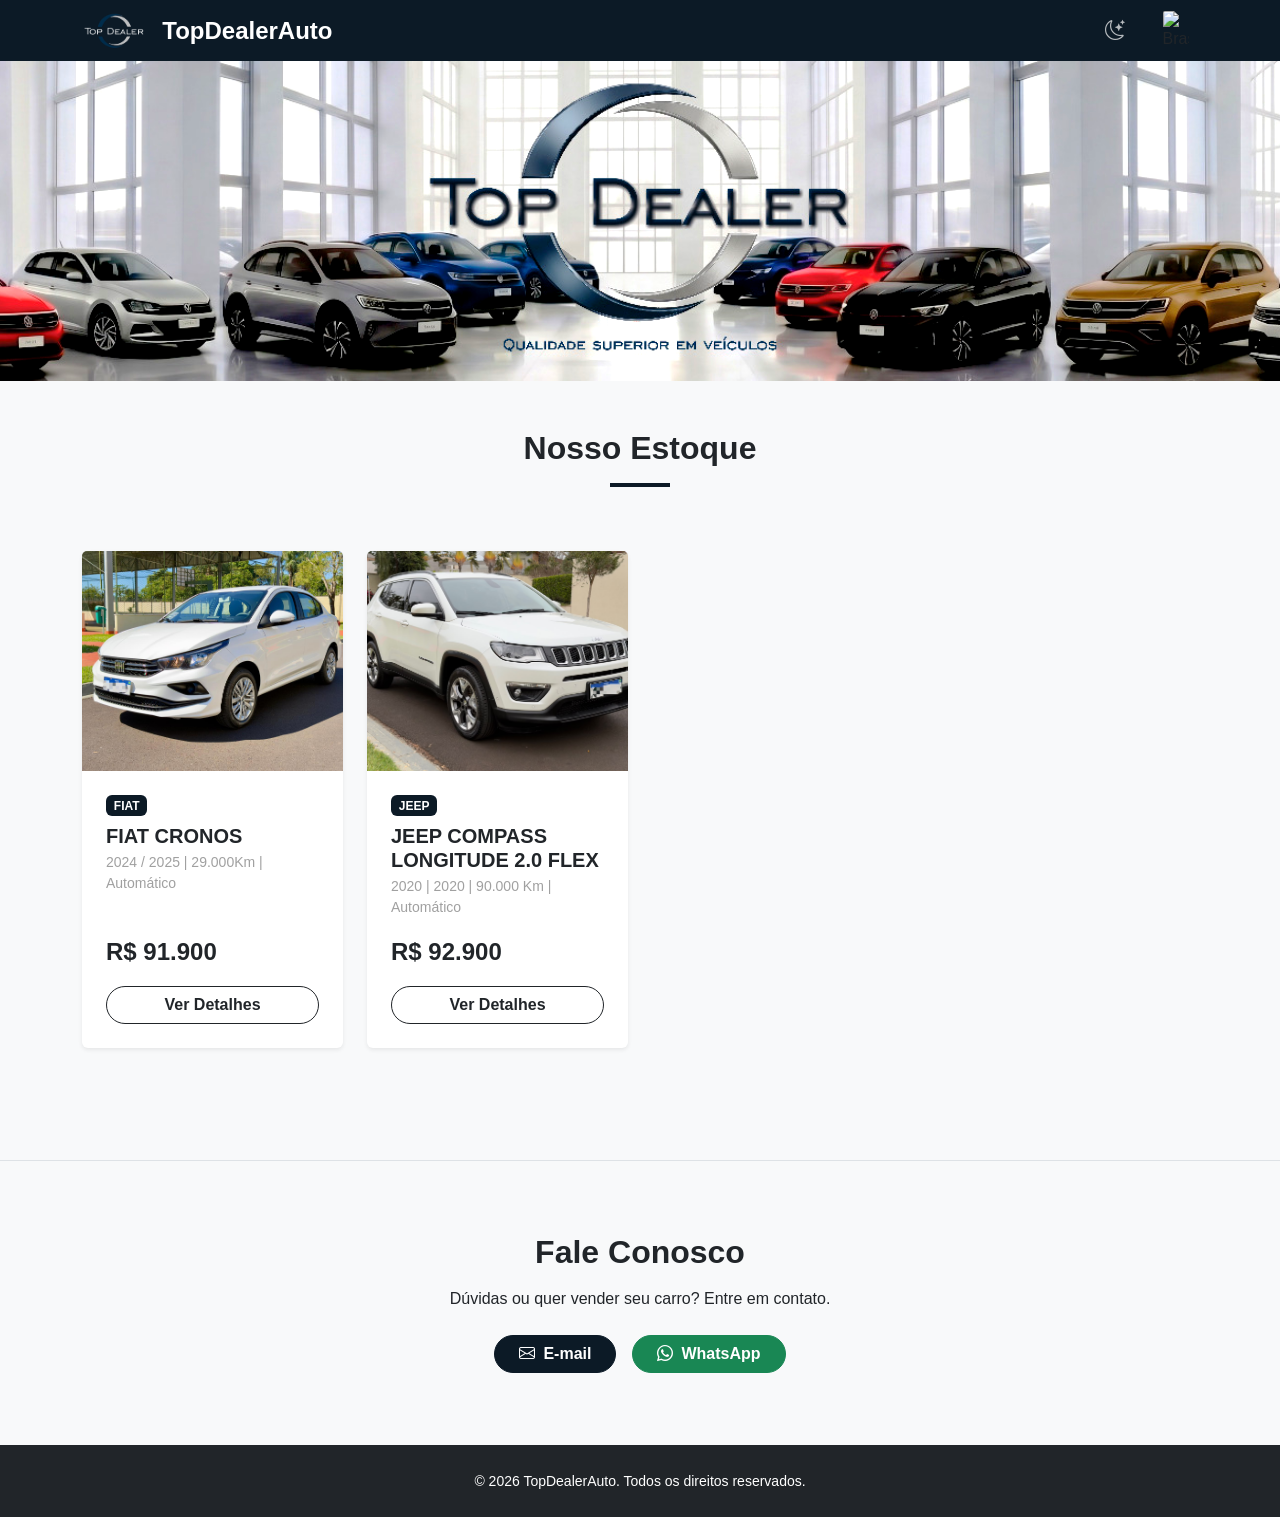
==== index.html @ 98943af6 "Bmw X1 retirada do estoque" ====
<!DOCTYPE html>
<html lang="pt-br">
<head>
    <meta charset="UTF-8">
    <meta name="viewport" content="width=device-width, initial-scale=1.0">
    <title>TopDealerAuto</title>
    <link href="https://cdn.jsdelivr.net/npm/bootstrap@5.3.0/dist/css/bootstrap.min.css" rel="stylesheet">
    <link rel="stylesheet" href="https://cdn.jsdelivr.net/npm/bootstrap-icons@1.11.3/font/bootstrap-icons.min.css">
    <link rel="stylesheet" href="Dev.css">
    <link rel="icon" type="image/png" href="logo-tipo.png">
    <script src="https://cdn.jsdelivr.net/npm/bootstrap@5.3.0/dist/js/bootstrap.bundle.min.js"></script>
    <script src="Dev.js"></script>
</head>
<body>
    <header class="py-2" style="background-color: #0c1a26;">
        <div class="container d-flex align-items-center justify-content-between">
            <div class="d-flex align-items-center">
                <a class="navbar-brand d-flex align-items-center" href="#">
                    <img src="logo-tipo.png" alt="Logo TopDealerAuto" style="height: 40px; width: auto;" class="me-3">
                    <span class="text-white fw-bold fs-4">TopDealerAuto</span>
                </a>
            </div>
            <div class="d-flex align-items-center">
                <button id="theme-toggle" class="btn p-0 d-flex align-items-center justify-content-center border-0 me-3" title="Alternar modo claro/escuro" onclick="toggleDarkMode()" style="width: 45px; height: 45px; background: transparent !important; color: white;">
                    <i class="bi bi-moon-stars fs-5"></i>
                </button>
                <div class="dropdown">
                    <button class="btn p-0 d-flex align-items-center justify-content-center border-0" id="languageSelector" data-bs-toggle="dropdown" aria-expanded="false" style="width: 45px; height: 45px; background: transparent !important;">
                        <img id="current-lang-flag" src="https://flagcdn.com/w40/br.png" width="26" alt="Brasil" style="border-radius: 2px;">
                    </button>
                    <ul class="dropdown-menu dropdown-menu-end shadow border-0 py-0 overflow-hidden" aria-labelledby="languageSelector" style="border-radius: 8px; min-width: 180px;">
                        <li>
                            <a class="dropdown-item d-flex align-items-center py-2 px-3" href="#" onclick="changeLanguage('pt-br', 'https://flagcdn.com/w40/br.png', 'Português')">
                                <img src="https://flagcdn.com/w40/br.png" width="22" class="me-2" alt="Português" style="border-radius: 2px;">
                                <span>Português</span>
                            </a>
                        </li>
                        <li>
                            <a class="dropdown-item d-flex align-items-center py-2 px-3" href="#" onclick="changeLanguage('es-es', 'https://flagcdn.com/w40/es.png', 'Español')">
                                <img src="https://flagcdn.com/w40/es.png" width="22" class="me-2" alt="Español" style="border-radius: 2px;">
                                <span>Español</span>
                            </a>
                        </li>
                        <li>
                            <a class="dropdown-item d-flex align-items-center py-2 px-3" href="#" onclick="changeLanguage('en-us', 'https://flagcdn.com/w40/us.png', 'English')">
                                <img src="https://flagcdn.com/w40/us.png" width="22" class="me-2" alt="English" style="border-radius: 2px;">
                                <span>English</span>
                            </a>
                        </li>
                    </ul>
                </div>
            </div>
        </div>
    </header>
    
    <div class="container-fluid p-0">
        <img src="img-cabecalho.jpeg" alt="Banner TopDealerAuto" class="img-fluid w-100" style="height: 320px; object-fit: cover; object-position: center; image-rendering: -webkit-optimize-contrast; image-rendering: crisp-edges; filter: contrast(1.05) brightness(1.00) saturate(1.4);">
    </div>

    <section id="estoque" class="py-5 bg-light">
        <div class="container">
            <div class="row mb-5 text-center">
                <div class="col-12">
                    <h2 class="fw-bold">Nosso Estoque</h2>
                    <hr class="mx-auto custom-hr">
                </div>
            </div>                
<div class="col-lg-12">
    <div class="row g-4" id="lista-veiculos">
        
        <div class="col-md-3 card-veiculo" data-id="1" data-marca="Fiat" data-modelo="Cronos" data-ano="2024" data-preco="91900">
            <div class="card h-100 border-0 shadow-sm hover-shadow" onclick="window.abrirDetalhes(1)" style="cursor: pointer;">
                <div class="img-container">
                    <img src="cronos-principal.jpeg" class="card-img-top" alt="Fiat Cronos">
                </div>
                <div class="card-body d-flex flex-column p-4">
                    <span class="badge bg-light text-primary mb-2 align-self-start">FIAT</span>
                    <h5 class="card-title fw-bold mb-1">FIAT CRONOS</h5>
                    <p class="card-text text-muted small mb-3">2024 / 2025 | 29.000Km |
                    <span class="trans-cambio" data-original="Automático">Automático</span></p>
                    <p class="fs-4 fw-bold text-dark mt-auto mb-3">R$ 91.900</p>
                    <button class="btn btn-outline-dark w-100 fw-bold rounded-pill">Ver Detalhes</button>
                </div>
            </div>
        </div>   
        <!-- <div class="col-12 text-center py-5">
            <div class="bg-white p-5 rounded-4 shadow-sm border">
                <i class="bi bi-clock-history display-1 text-muted mb-4"></i>
                <h3 class="fw-bold empty-inventory-title">Aguarde atualizações do estoque!</h3>
                <p class="text-muted empty-inventory-desc">Estamos preparando novidades incríveis para você. Volte em breve!</p>
            </div>
        </div> -->

        <div class="col-md-3 card-veiculo" data-id="3" data-marca="Honda" data-modelo="Civic" data-ano="2020" data-preco="138000">
            <div class="card h-100 border-0 shadow-sm hover-shadow" onclick="window.abrirDetalhes(3)" style="cursor: pointer;">
                <div class="img-container">
                    <img src="compass_1.jpeg" class="card-img-top" alt="Honda Civic">
                </div>
                <div class="card-body d-flex flex-column p-4">
                    <span class="badge bg-light text-primary mb-2 align-self-start">JEEP</span>
                    <h5 class="card-title fw-bold mb-1">JEEP COMPASS LONGITUDE 2.0 FLEX</h5>
                    <p class="card-text text-muted small mb-3">2020 | 2020 | 90.000 Km | 
                    <span class="trans-cambio" data-original="Automático">Automático</span> </p>
                    <p class="fs-4 fw-bold text-dark mt-auto mb-3">R$ 92.900</p>
                    <button class="btn btn-outline-dark w-100 fw-bold rounded-pill">Ver Detalhes</button>
                </div>
            </div>
        </div>
       <!-- <div class="col-md-3 card-veiculo" data-id="4" data-marca="Volkswagen" data-modelo="Nivus" data-ano="2022" data-preco="115900">
            <div class="card h-100 border-0 shadow-sm hover-shadow" onclick="window.abrirDetalhes(4)" style="cursor: pointer;">
                <div class="img-container">
                    <img src="https://images.unsplash.com/photo-1631006509650-619f563d6b05?auto=format&fit=crop&q=80&w=800" class="card-img-top" alt="VW Nivus">
                </div>
                <div class="card-body d-flex flex-column p-4">
                    <span class="badge bg-light text-primary mb-2 align-self-start">Volkswagen</span>
                    <h5 class="card-title fw-bold mb-1">VW Nivus Highline</h5>
                    <p class="card-text text-muted small mb-3">2022 | 15.000 Km | </p>
                    <span class="trans-cambio" data-original="Automático">Automático</span> </p>
                    <p class="fs-4 fw-bold text-dark mt-auto mb-3">R$ 115.900</p>
                    <button class="btn btn-outline-dark w-100 fw-bold rounded-pill">Ver Detalhes</button>
                </div>
            </div>
        </div>
        <div class="col-md-3 card-veiculo" data-id="5" data-marca="Jeep" data-modelo="Compass" data-ano="2023" data-preco="220000">
            <div class="card h-100 border-0 shadow-sm hover-shadow" onclick="window.abrirDetalhes(5)" style="cursor: pointer;">
                <div class="img-container">
                    <img src="https://images.unsplash.com/photo-1590362891991-f776e747a588?auto=format&fit=crop&q=80&w=800" class="card-img-top" alt="Jeep Compass">
                </div>
                <div class="card-body d-flex flex-column p-4">
                    <span class="badge bg-light text-primary mb-2 align-self-start">Jeep</span>
                    <h5 class="card-title fw-bold mb-1">Jeep Compass Limited</h5>
                    <p class="card-text text-muted small mb-3">2023 | 12.000 Km | </p>
                    <span class="trans-cambio" data-original="Automático">Automático</span> </p>
                    <p class="fs-4 fw-bold text-dark mt-auto mb-3">R$ 220.000</p>
                    <button class="btn btn-outline-dark w-100 fw-bold rounded-pill">Ver Detalhes</button>
                </div>
            </div>
        </div>
        <div class="col-md-3 card-veiculo" data-id="6" data-marca="Ford" data-modelo="Bronco" data-ano="2022" data-preco="210000">
            <div class="card h-100 border-0 shadow-sm hover-shadow" onclick="window.abrirDetalhes(6)" style="cursor: pointer;">
                <div class="img-container">
                    <img src="https://images.unsplash.com/photo-1610647752706-3bb12232b3ab?auto=format&fit=crop&q=80&w=800" class="card-img-top" alt="Ford Bronco">
                </div>
                <div class="card-body d-flex flex-column p-4">
                    <span class="badge bg-light text-primary mb-2 align-self-start">Ford</span>
                    <h5 class="card-title fw-bold mb-1">Ford Bronco Sport</h5>
                    <p class="card-text text-muted small mb-3">2022 | 25.000 Km | </p>
                    <span class="trans-cambio" data-original="Automático">Automático</span> </p>
                    <p class="fs-4 fw-bold text-dark mt-auto mb-3">R$ 210.000</p>
                    <button class="btn btn-outline-dark w-100 fw-bold rounded-pill">Ver Detalhes</button>
                </div>
            </div>
        </div>
        <div class="col-md-3 card-veiculo" data-id="7" data-marca="BMW" data-modelo="320i" data-ano="2021" data-preco="285000">
            <div class="card h-100 border-0 shadow-sm hover-shadow" onclick="window.abrirDetalhes(7)" style="cursor: pointer;">
                <div class="img-container">
                    <img src="https://images.unsplash.com/photo-1555215695-3004980ad54e?auto=format&fit=crop&q=80&w=800" class="card-img-top" alt="BMW 320i">
                </div>
                <div class="card-body d-flex flex-column p-4">
                    <span class="badge bg-light text-primary mb-2 align-self-start">BMW</span>
                    <h5 class="card-title fw-bold mb-1">BMW 320i M Sport</h5>
                    <p class="card-text text-muted small mb-3">2021 | 30.000 Km | </p>
                    <span class="trans-cambio" data-original="Automático">Automático</span> </p>
                    <p class="fs-4 fw-bold text-dark mt-auto mb-3">R$ 285.000</p>
                    <button class="btn btn-outline-dark w-100 fw-bold rounded-pill">Ver Detalhes</button>
                </div>
            </div>
        </div>
        <div class="col-md-3 card-veiculo" data-id="8" data-marca="Mercedes" data-modelo="Classe C" data-ano="2022" data-preco="340000">
            <div class="card h-100 border-0 shadow-sm hover-shadow" onclick="window.abrirDetalhes(8)" style="cursor: pointer;">
                <div class="img-container">
                    <img src="https://images.unsplash.com/photo-1617531653332-bd46c24f2068?auto=format&fit=crop&q=80&w=800" class="card-img-top" alt="Mercedes C300">
                </div>
                <div class="card-body d-flex flex-column p-4">
                    <span class="badge bg-light text-primary mb-2 align-self-start">Mercedes</span>
                    <h5 class="card-title fw-bold mb-1">Mercedes C 300</h5>
                    <p class="card-text text-muted small mb-3">2022 | 18.000 Km | </p>
                    <span class="trans-cambio" data-original="Automático">Automático</span> </p>
                    <p class="fs-4 fw-bold text-dark mt-auto mb-3">R$ 340.000</p>
                    <button class="btn btn-outline-dark w-100 fw-bold rounded-pill">Ver Detalhes</button>
                </div>
            </div>
        </div>
         <div class="col-md-3 card-veiculo" data-id="9" data-marca="Audi" data-modelo="Q3" data-ano="2023" data-preco="295000">
            <div class="card h-100 border-0 shadow-sm hover-shadow" onclick="window.abrirDetalhes(9)" style="cursor: pointer;">
                <div class="img-container">
                    <img src="https://images.unsplash.com/photo-1541348263662-e0c8643c21ee?auto=format&fit=crop&q=80&w=800" class="card-img-top" alt="Audi Q3">
                </div>
                <div class="card-body d-flex flex-column p-4">
                    <span class="badge bg-light text-primary mb-2 align-self-start">Audi</span>
                    <h5 class="card-title fw-bold mb-1">Audi Q3 Performance</h5>
                    <p class="card-text text-muted small mb-3">2023 | 8.000 Km | </p>
                    <span class="trans-cambio" data-original="Automático">Automático</span> </p>
                    <p class="fs-4 fw-bold text-dark mt-auto mb-3">R$ 295.000</p>
                    <button class="btn btn-outline-dark w-100 fw-bold rounded-pill">Ver Detalhes</button>
                </div>
            </div>
        </div>
     <div class="col-md-3 card-veiculo" data-id="10" data-marca="Hyundai" data-modelo="HB20" data-ano="2023" data-preco="105000">
            <div class="card h-100 border-0 shadow-sm hover-shadow" onclick="window.abrirDetalhes(10)" style="cursor: pointer;">
                <div class="img-container">
                    <img src="https://images.unsplash.com/photo-1583121274602-3e2820c69888?auto=format&fit=crop&q=80&w=800" class="card-img-top" alt="Hyundai HB20">
                </div>
                <div class="card-body d-flex flex-column p-4">
                    <span class="badge bg-light text-primary mb-2 align-self-start">Hyundai</span>
                    <h5 class="card-title fw-bold mb-1">Hyundai HB20 Platinum</h5>
                    <p class="card-text text-muted small mb-3">2023 | 10.000 Km | </p>
                    <span class="trans-cambio" data-original="Automático">Automático</span> </p>
                    <p class="fs-4 fw-bold text-dark mt-auto mb-3">R$ 105.000</p>
                    <button class="btn btn-outline-dark w-100 fw-bold rounded-pill">Ver Detalhes</button>
                </div>
            </div>
        </div> -->
    </div>
    <nav aria-label="Navegação de páginas" class="mt-5">
        <ul class="pagination justify-content-center">
        </ul>
    </nav>
</div>
    </section>
    <footer id="contato" class="py-5 bg-white text-center border-top">
        <div class="container py-4">
            <h2 class="fw-bold mb-3">Fale Conosco</h2>
            <p class="mb-4">Dúvidas ou quer vender seu carro? Entre em contato.</p>
            <div class="d-flex justify-content-center gap-3">
                <a href="mailto:guilherme@topdealerauto.com" class="btn btn-primary rounded-pill px-4 fw-bold">
                    <i class="bi bi-envelope me-2"></i>E-mail
                </a>
                <a href="https://wa.me/5516991475066" target="_blank" class="btn btn-success rounded-pill px-4 fw-bold">
                    <i class="bi bi-whatsapp me-2"></i>WhatsApp
                </a>
            </div>
        </div>
    </footer>
    <div class="bg-dark text-white py-4 text-center">
        <small>&copy; 2026 TopDealerAuto. Todos os direitos reservados.</small>
    </div>
    
      <div class="modal fade" id="detalhesVeiculoModal" tabindex="-1" aria-hidden="true">
        <div class="modal-dialog modal-xl modal-dialog-centered">
            <div class="modal-content border-0 shadow-lg" style="border-radius: 20px;">
                <div class="modal-header border-0 pb-0">
                    <button type="button" class="btn-close" data-bs-dismiss="modal" aria-label="Close"></button>
                </div>
                <div class="modal-body p-4">
                    <div class="row g-4">
                        <div class="col-lg-7">
                            <div class="main-img-container mb-3 text-center">
                                <button class="nav-arrow nav-arrow-left" onclick="window.mudarImagem(-1)">
                                    <i class="bi bi-chevron-left"></i>
                                </button>
                                <img id="viewMainImage" src="cronos-detalhes-1.jpeg" class="img-fluid rounded-3 w-100 shadow-sm" alt="Imagem Principal" style="max-height: 450px; object-fit: cover;">
                                <button class="nav-arrow nav-arrow-right" onclick="window.mudarImagem(1)">
                                    <i class="bi bi-chevron-right"></i>
                                </button>
                            </div>
                            
                            <div class="row g-2" id="thumbGallery">
                                <div class="col-3">
                                    <img src="Cronos-detalhes-1.jpeg" class="img-thumbnail thumb-img active" onclick="window.trocarImagemManual(0, event)" style="cursor:pointer">
                                </div>
                                <div class="col-3">
                                    <img src="Fiat Cronos principal.jpeg" class="img-thumbnail thumb-img" onclick="window.trocarImagemManual(1, event)" style="cursor:pointer">
                                </div>
                            </div>
                        </div>

                        <div class="col-lg-5">
                            <span class="badge bg-dark mb-2" id="modal-destaque-label">Destaque</span>
                            <h2 class="fw-bold mb-1" id="viewModelo">Fiat Cronos</h2>
                            <p class="text-muted mb-3" id="viewAnoKm">2024 | 29.000 Km | Automático</p>
                            <h3 class="text-dark fw-bold mb-4" id="viewPreco">R$ 90.000</h3>
                            
                            <div class="specs-grid bg-light p-3 rounded-3 mb-4">
                                <h6 class="fw-bold mb-3 border-bottom pb-2" id="modal-specs-title">Especificações Técnicas</h6>
                                <div class="row g-2">
                                    <div class="col-6 small"><strong id="label-cor">Cor:</strong> <span id="spec-cor">Branco</span></div>
                                    <div class="col-6 small"><strong id="label-comb">Combustível:</strong> <span id="spec-comb">Flex</span></div>
                                <div class="col-6 small"><strong id="label-portas">Portas:</strong> <span id="spec-portas">4</span></div>
                                </div>
                            </div>
                            <div class="d-grid gap-2">
                            <a id="btn-whatsapp-detalhe" 
                               href="https://wa.me/5516991475066?text=Olá!%20Tenho%20interesse%20no%20Fiat%20Cronos%20anunciado%20na%20TopDealer." 
                               target="_blank" 
                               class="btn btn-success py-3 fw-bold rounded-pill">
                            <i class="bi bi-whatsapp me-2"></i>
                            <span id="btn-whatsapp-text">Tenho Interesse</span>
                            </a>
                            <a id="btn-E-mail-detalhe"
                                href="mailto:guilherme@topdealerauto.com"
                                target="_blank"
                                class="btn btn-primary py-3 fw-bold rounded-pill">
                            <i class="bi bi-envelope me-2"></i>
                            <span id="btn-email-text">Enviar E-mail</span>
                            </a>
                            </div>
                        </div>
                    </div>
                </div>
            </div>
        </div>
    </div>
</body>
</html>
---- Dev.css ----
:root {
    
    --primary-color: #0c1a26; 
    --accent-color: #0c1a26;
    --bg-color: #ffffff;
    --text-color: #212529;
    --card-bg: #ffffff;
    --footer-bg: #f8f9fa;
    --section-light-bg: #f8f9fa;
    --border-color: #dee2e6;
    --modal-bg: #ffffff;
    --input-bg: #f8f9fa;
}

[data-theme="dark"] {
    --bg-color: #fefdfd;
    --text-color: #e0e0e0;
    --card-bg: #1e1e1e;
    --footer-bg: #1e1e1e;
    --section-light-bg: #181818;
    --border-color: #333333;
    --modal-bg: #1e1e1e;
    --input-bg: #fdeded;
}

body {
    background-color: var(--bg-color);
    color: var(--text-color);
    transition: background-color 0.3s, color 0.3s;
    font-family: 'Segoe UI', Tahoma, Geneva, Verdana, sans-serif;
    display: flex;
    flex-direction: column;
    height: 100%;
    margin: 0;
}

.bg-primary { background-color: var(--primary-color) !important; }
.text-primary { color: var(--primary-color) !important; }
.btn-primary { background-color: var(--primary-color) !important; border-color: var(--primary-color) !important; }

.bg-light { background-color: var(--section-light-bg) !important; }
.bg-white { background-color: var(--footer-bg) !important; }

.card {
    background-color: var(--card-bg) !important;
    border-color: var(--border-color) !important;
}

.modal-content {
    background-color: var(--modal-bg) !important;
    color: var(--text-color) !important;
}

.form-control.bg-light, .specs-grid.bg-light {
    background-color: var(--input-bg) !important;
    color: var(--text-color) !important;
}

.text-muted { color: #a0a0a0 !important; }
.border-top, .border-bottom { border-color: var(--border-color) !important; }

#languageSelector {
    background: transparent !important;
    border: none !important;
    box-shadow: none !important;
    transition: transform 0.2s;
}

#languageSelector:hover { transform: scale(1.1); }

.dropdown-item { transition: background-color 0.2s; }
.dropdown-item:hover { background-color: #f1f3f5 !important; }
.dropdown-menu { border: 1px solid #eee !important; box-shadow: 0 10px 25px rgba(0,0,0,0.1) !important; }

[data-theme="dark"] .dropdown-menu {
    background-color: var(--card-bg) !important;
    border: 1px solid var(--border-color) !important;
    box-shadow: 0 10px 25px rgba(0,0,0,0.5) !important;
}
[data-theme="dark"] .dropdown-item { color: var(--text-color) !important; }
[data-theme="dark"] .dropdown-item:hover { background-color: var(--input-bg) !important; }

#theme-toggle {
    color: rgba(255, 255, 255, 0.7) !important;
    transition: color 0.3s;
}
#theme-toggle:hover { color: #ffffff !important; }
[data-theme="dark"] #theme-toggle { color: #f1f1f1 !important; }

.hero-section {
    background: linear-gradient(rgba(12, 26, 38, 0.7), rgba(12, 26, 38, 0.7)), url('Captura de tela 2026-06-25 220007.png');
    background-size: cover;
    background-position: center;
    color: white;
    padding: 100px 0;
    text-align: center;
}

.custom-hr {
    width: 60px; 
    height: 4px; 
    background-color: var(--primary-color) !important; 
    border: none; 
    opacity: 1;
    margin: 1rem auto;
}

[data-theme="dark"] .custom-hr {
    background-color: #ffffff !important;
}

.card-img-top { height: 220px; object-fit: cover; }

.hover-shadow { transition: transform 0.3s ease, box-shadow 0.3s ease; }
.hover-shadow:hover { transform: translateY(-8px); box-shadow: 0 15px 30px rgba(0,0,0,0.2) !important; }

aside .card { position: sticky; top: 90px; }
footer { margin-top: auto; padding: 60px 0; background-color: var(--footer-bg); color: var(--text-color); }

#contato a:not(.btn-primary):hover { color: #ffffff !important; text-decoration: underline !important; }

.main-img-container { position: relative; width: 100%; }
#viewMainImage {
    width: 100%;
    height: 400px;
    object-fit: cover;
    object-position: center;
    border-radius: 12px;
}

.nav-arrow {
    position: absolute;
    top: 50%;
    transform: translateY(-50%);
    background-color: rgba(0, 0, 0, 0.5);
    color: white;
    border: none;
    border-radius: 50%;
    width: 45px;
    height: 45px;
    display: flex;
    align-items: center;
    justify-content: center;
    cursor: pointer;
    transition: background-color 0.3s, transform 0.2s;
    z-index: 10;
}
.nav-arrow:hover { background-color: rgba(0, 0, 0, 0.8); transform: translateY(-50%) scale(1.1); }
.nav-arrow-left { left: 15px; }
.nav-arrow-right { right: 15px; }
.nav-arrow i { font-size: 1.5rem; }

.thumb-img {
    width: 100%;
    height: 80px;
    object-fit: cover;
    cursor: pointer;
    transition: transform 0.2s, border 0.2s;
    border: 2px solid transparent;
}
.thumb-img.active { border-color: var(--primary-color); transform: scale(1.05); }
.thumb-img:hover { opacity: 0.8; }

.pagination .page-link { color: var(--primary-color); border-color: var(--border-color); }
.pagination .page-item.active .page-link { background-color: var(--primary-color); border-color: var(--primary-color); color: #fff; }
.pagination .page-link:hover { background-color: #f8f9fa; color: var(--primary-color); }

[data-theme="dark"] .pagination .page-link { background-color: #000 !important; color: #fff !important; border-color: #333 !important; }
[data-theme="dark"] .pagination .page-item.active .page-link { background-color: #f9f8f8 !important; border-color: #444 !important; }
[data-theme="dark"] .card-body .card-title,
[data-theme="dark"] .card-body .text-dark,
[data-theme="dark"] .card-body p {
    color: var(--text-color) !important;
}

[data-theme="dark"] .card-body .btn-outline-dark {
    color: var(--text-color) !important;
    border-color: var(--border-color) !important;
}

[data-theme="dark"] .card-body .btn-outline-dark:hover {
    background-color: var(--text-color) !important;
    color: var(--card-bg) !important;
}

[data-theme="dark"] .modal-content {
    color: var(--text-color) !important;
}

[data-theme="dark"] .modal-content h5,
[data-theme="dark"] .modal-content .fs-4,
[data-theme="dark"] .modal-content .fw-bold {
    color: #ffffff !important;
}

[data-theme="dark"] .modal-content .text-muted,
[data-theme="dark"] .modal-content span {
    color: #cccccc !important; 
}

[data-theme="dark"] .specs-grid {
    background-color: #2a2a2a !important;
}

.card-veiculo .badge {
    color: #ffffff !important;
    background-color: #0c1a26 !important;
}

[data-theme="dark"] .btn-close {
    filter: invert(1) grayscale(100%) brightness(200%);
}
[data-theme="dark"] .pagination .page-item.active .page-link {
    border: 1px solid #ffffff !important;
    background-color: #ffffff !important;
    color: #000000 !important;
}

.btn-success, 
#btn-whatsapp-text,
.modal-footer .btn-success {
    color: #ffffff !important;
}
[data-theme="dark"] .dropdown-item:hover {
    background-color: var(--input-bg) !important;
    color: #000000 !important; 
}

[data-theme="dark"] .card-veiculo .badge {
    background-color: #ffffff !important;
    color: #000000 !important;
}

[data-theme="dark"] .modal-content .badge,
[data-theme="dark"] .modal-content span.badge,
[data-theme="dark"] .modal-content .destaque-text {
    background-color: #ffffff !important;
    color: #000000 !important;
}

#btn-E-mail-detalhe,
#btn-E-mail-detalhe i,
#btn-email-text {
    color: #fff !important;
    font-weight: 700 !important;
}
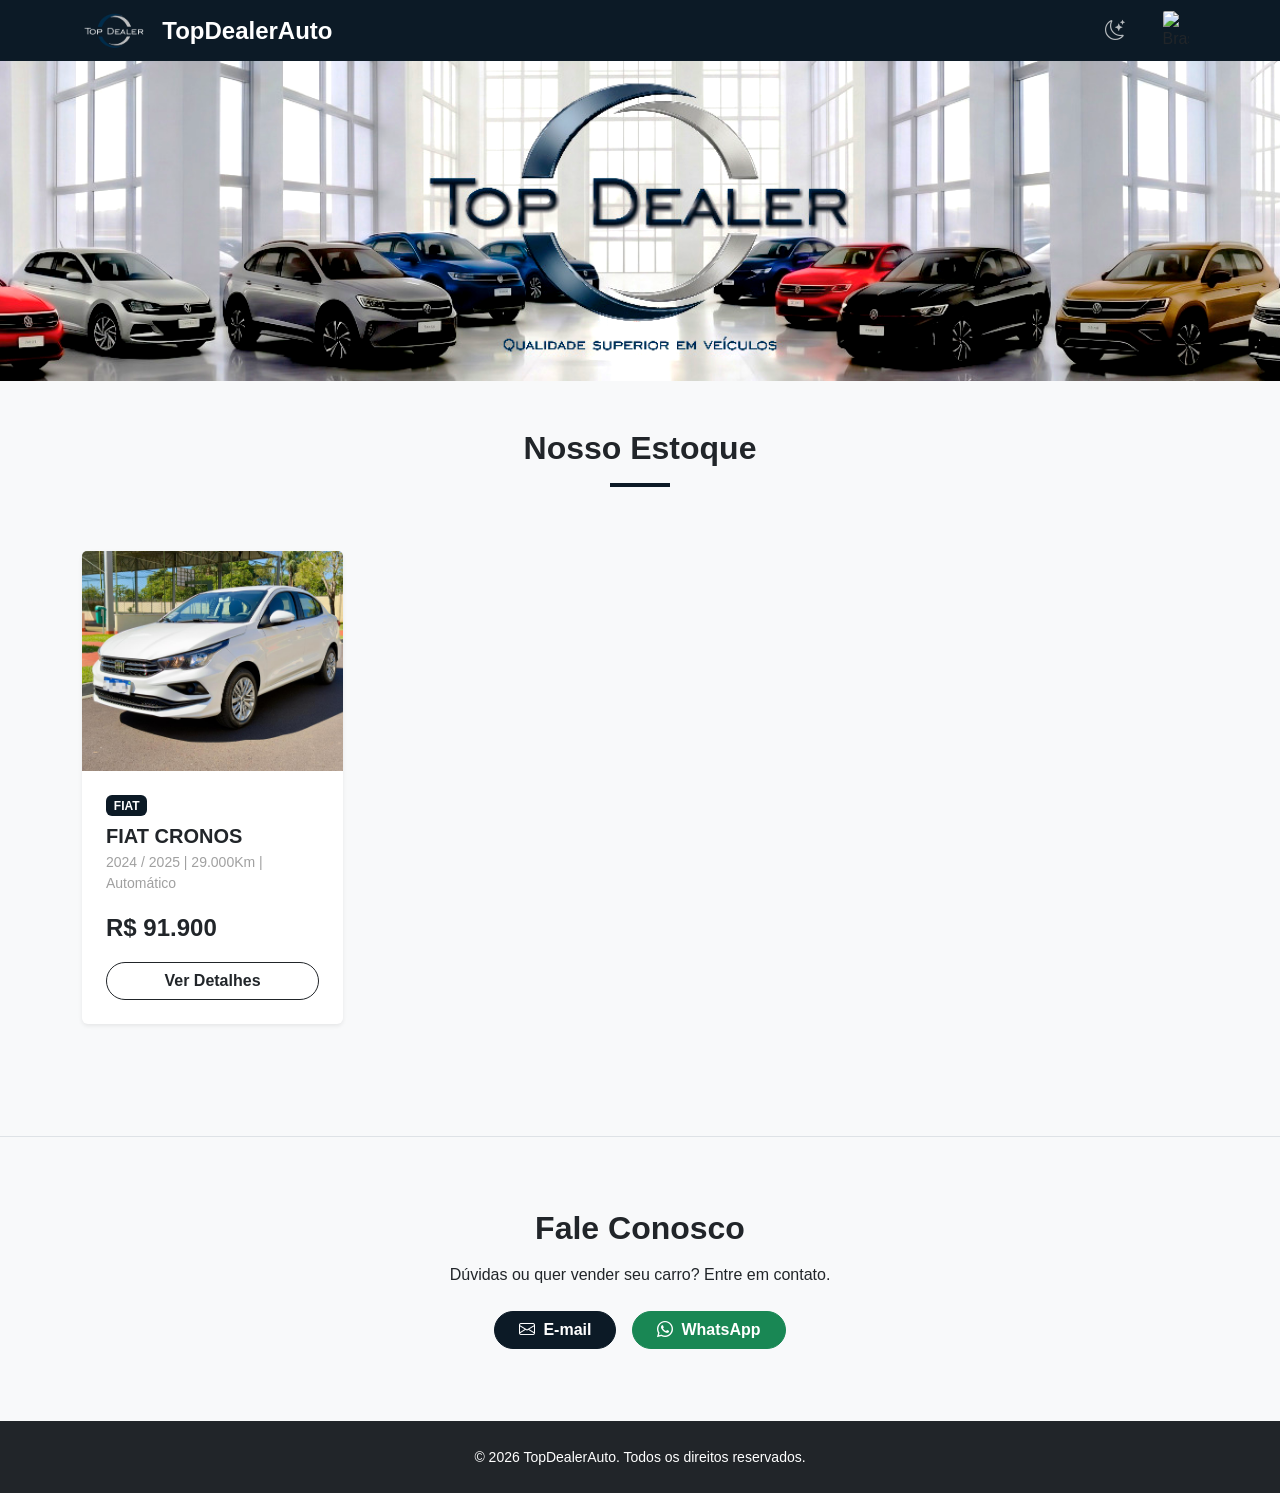
==== commit fe2b0dee: "Feature: exclusão jeep compass, Vendido" ====
--- a/index.html
+++ b/index.html
@@ -91,7 +91,7 @@
             </div>
         </div> -->
 
-        <div class="col-md-3 card-veiculo" data-id="3" data-marca="Honda" data-modelo="Civic" data-ano="2020" data-preco="138000">
+        <!-- <div class="col-md-3 card-veiculo" data-id="3" data-marca="Honda" data-modelo="Civic" data-ano="2020" data-preco="138000">
             <div class="card h-100 border-0 shadow-sm hover-shadow" onclick="window.abrirDetalhes(3)" style="cursor: pointer;">
                 <div class="img-container">
                     <img src="compass_1.jpeg" class="card-img-top" alt="Honda Civic">
@@ -105,7 +105,7 @@
                     <button class="btn btn-outline-dark w-100 fw-bold rounded-pill">Ver Detalhes</button>
                 </div>
             </div>
-        </div>
+        </div> -->
        <!-- <div class="col-md-3 card-veiculo" data-id="4" data-marca="Volkswagen" data-modelo="Nivus" data-ano="2022" data-preco="115900">
             <div class="card h-100 border-0 shadow-sm hover-shadow" onclick="window.abrirDetalhes(4)" style="cursor: pointer;">
                 <div class="img-container">
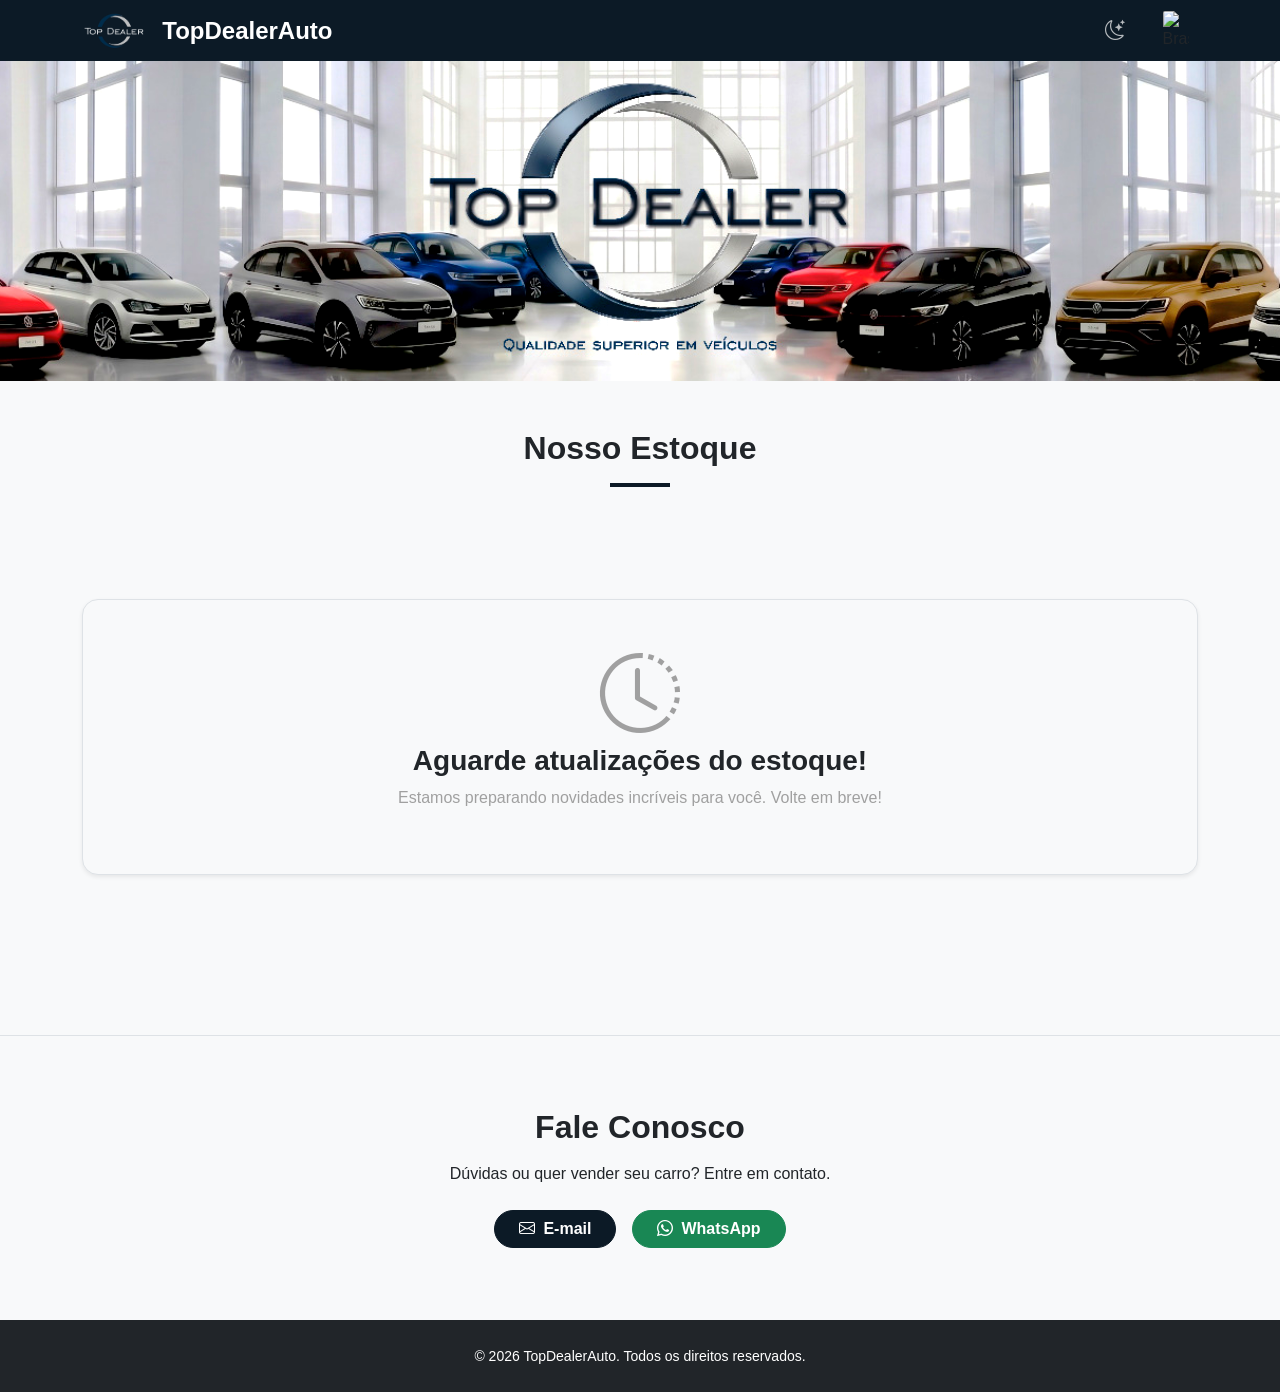
==== commit eb3a9d1d: "Fiat Cronos Vendido" ====
--- a/index.html
+++ b/index.html
@@ -68,7 +68,7 @@
 <div class="col-lg-12">
     <div class="row g-4" id="lista-veiculos">
         
-        <div class="col-md-3 card-veiculo" data-id="1" data-marca="Fiat" data-modelo="Cronos" data-ano="2024" data-preco="91900">
+        <!-- <div class="col-md-3 card-veiculo" data-id="1" data-marca="Fiat" data-modelo="Cronos" data-ano="2024" data-preco="91900">
             <div class="card h-100 border-0 shadow-sm hover-shadow" onclick="window.abrirDetalhes(1)" style="cursor: pointer;">
                 <div class="img-container">
                     <img src="cronos-principal.jpeg" class="card-img-top" alt="Fiat Cronos">
@@ -82,14 +82,14 @@
                     <button class="btn btn-outline-dark w-100 fw-bold rounded-pill">Ver Detalhes</button>
                 </div>
             </div>
-        </div>   
-        <!-- <div class="col-12 text-center py-5">
+        </div>    -->
+        <div class="col-12 text-center py-5">
             <div class="bg-white p-5 rounded-4 shadow-sm border">
                 <i class="bi bi-clock-history display-1 text-muted mb-4"></i>
                 <h3 class="fw-bold empty-inventory-title">Aguarde atualizações do estoque!</h3>
                 <p class="text-muted empty-inventory-desc">Estamos preparando novidades incríveis para você. Volte em breve!</p>
             </div>
-        </div> -->
+        </div>
 
         <!-- <div class="col-md-3 card-veiculo" data-id="3" data-marca="Honda" data-modelo="Civic" data-ano="2020" data-preco="138000">
             <div class="card h-100 border-0 shadow-sm hover-shadow" onclick="window.abrirDetalhes(3)" style="cursor: pointer;">
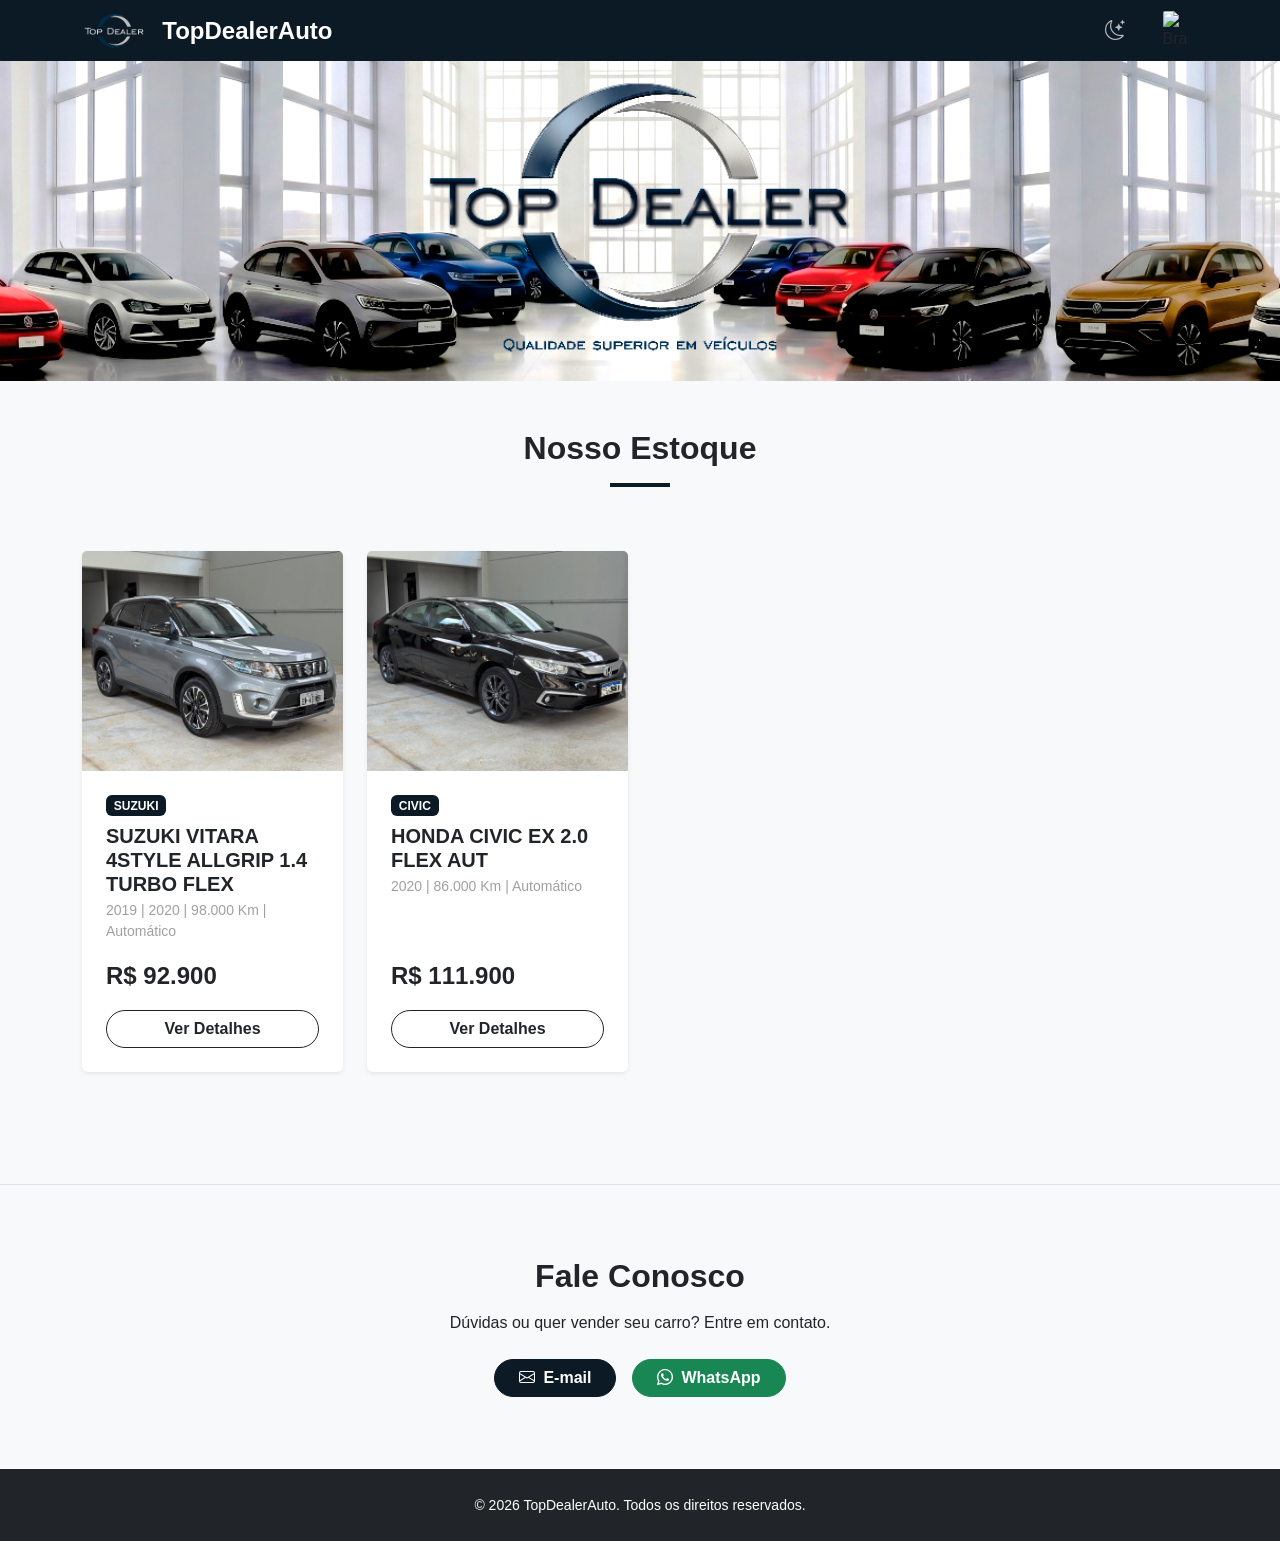
==== commit 732d42de: "Feature: Civic,Suzuki" ====
--- a/index.html
+++ b/index.html
@@ -83,45 +83,45 @@
                 </div>
             </div>
         </div>    -->
-        <div class="col-12 text-center py-5">
+        <!-- <div class="col-12 text-center py-5">
             <div class="bg-white p-5 rounded-4 shadow-sm border">
                 <i class="bi bi-clock-history display-1 text-muted mb-4"></i>
                 <h3 class="fw-bold empty-inventory-title">Aguarde atualizações do estoque!</h3>
                 <p class="text-muted empty-inventory-desc">Estamos preparando novidades incríveis para você. Volte em breve!</p>
             </div>
-        </div>
+        </div> -->
 
-        <!-- <div class="col-md-3 card-veiculo" data-id="3" data-marca="Honda" data-modelo="Civic" data-ano="2020" data-preco="138000">
+        <div class="col-md-3 card-veiculo" data-id="3" data-marca="Suzuki" data-modelo="Vitara" data-ano="2020" data-preco="92900">
             <div class="card h-100 border-0 shadow-sm hover-shadow" onclick="window.abrirDetalhes(3)" style="cursor: pointer;">
                 <div class="img-container">
-                    <img src="compass_1.jpeg" class="card-img-top" alt="Honda Civic">
-                </div>
-                <div class="card-body d-flex flex-column p-4">
-                    <span class="badge bg-light text-primary mb-2 align-self-start">JEEP</span>
-                    <h5 class="card-title fw-bold mb-1">JEEP COMPASS LONGITUDE 2.0 FLEX</h5>
-                    <p class="card-text text-muted small mb-3">2020 | 2020 | 90.000 Km | 
+                    <img src="suzuki_1.jpeg" class="card-img-top" alt="Suzuki Vitara">
+                </div>
+                <div class="card-body d-flex flex-column p-4">
+                    <span class="badge bg-light text-primary mb-2 align-self-start">SUZUKI</span>
+                    <h5 class="card-title fw-bold mb-1">SUZUKI VITARA 4STYLE ALLGRIP 1.4 TURBO FLEX</h5>
+                    <p class="card-text text-muted small mb-3">2019 | 2020 | 98.000 Km | 
                     <span class="trans-cambio" data-original="Automático">Automático</span> </p>
                     <p class="fs-4 fw-bold text-dark mt-auto mb-3">R$ 92.900</p>
                     <button class="btn btn-outline-dark w-100 fw-bold rounded-pill">Ver Detalhes</button>
                 </div>
             </div>
-        </div> -->
-       <!-- <div class="col-md-3 card-veiculo" data-id="4" data-marca="Volkswagen" data-modelo="Nivus" data-ano="2022" data-preco="115900">
+        </div>
+       <div class="col-md-3 card-veiculo" data-id="4" data-marca="Honda" data-modelo="Civic" data-ano="2020" data-preco="111900">
             <div class="card h-100 border-0 shadow-sm hover-shadow" onclick="window.abrirDetalhes(4)" style="cursor: pointer;">
                 <div class="img-container">
-                    <img src="https://images.unsplash.com/photo-1631006509650-619f563d6b05?auto=format&fit=crop&q=80&w=800" class="card-img-top" alt="VW Nivus">
-                </div>
-                <div class="card-body d-flex flex-column p-4">
-                    <span class="badge bg-light text-primary mb-2 align-self-start">Volkswagen</span>
-                    <h5 class="card-title fw-bold mb-1">VW Nivus Highline</h5>
-                    <p class="card-text text-muted small mb-3">2022 | 15.000 Km | </p>
-                    <span class="trans-cambio" data-original="Automático">Automático</span> </p>
-                    <p class="fs-4 fw-bold text-dark mt-auto mb-3">R$ 115.900</p>
-                    <button class="btn btn-outline-dark w-100 fw-bold rounded-pill">Ver Detalhes</button>
-                </div>
-            </div>
-        </div>
-        <div class="col-md-3 card-veiculo" data-id="5" data-marca="Jeep" data-modelo="Compass" data-ano="2023" data-preco="220000">
+                    <img src="civic_1.jpeg" class="card-img-top" alt="Honda Civic">
+                </div>
+                <div class="card-body d-flex flex-column p-4">
+                    <span class="badge bg-light text-primary mb-2 align-self-start">CIVIC</span>
+                    <h5 class="card-title fw-bold mb-1">HONDA CIVIC EX 2.0 FLEX AUT</h5>
+                    <p class="card-text text-muted small mb-3">2020 | 86.000 Km |
+                    <span class="trans-cambio" data-original="Automático">Automático</span> </p>
+                    <p class="fs-4 fw-bold text-dark mt-auto mb-3">R$ 111.900</p>
+                    <button class="btn btn-outline-dark w-100 fw-bold rounded-pill">Ver Detalhes</button>
+                </div>
+            </div>
+        </div>
+        <!-- <div class="col-md-3 card-veiculo" data-id="5" data-marca="Jeep" data-modelo="Compass" data-ano="2023" data-preco="220000">
             <div class="card h-100 border-0 shadow-sm hover-shadow" onclick="window.abrirDetalhes(5)" style="cursor: pointer;">
                 <div class="img-container">
                     <img src="https://images.unsplash.com/photo-1590362891991-f776e747a588?auto=format&fit=crop&q=80&w=800" class="card-img-top" alt="Jeep Compass">
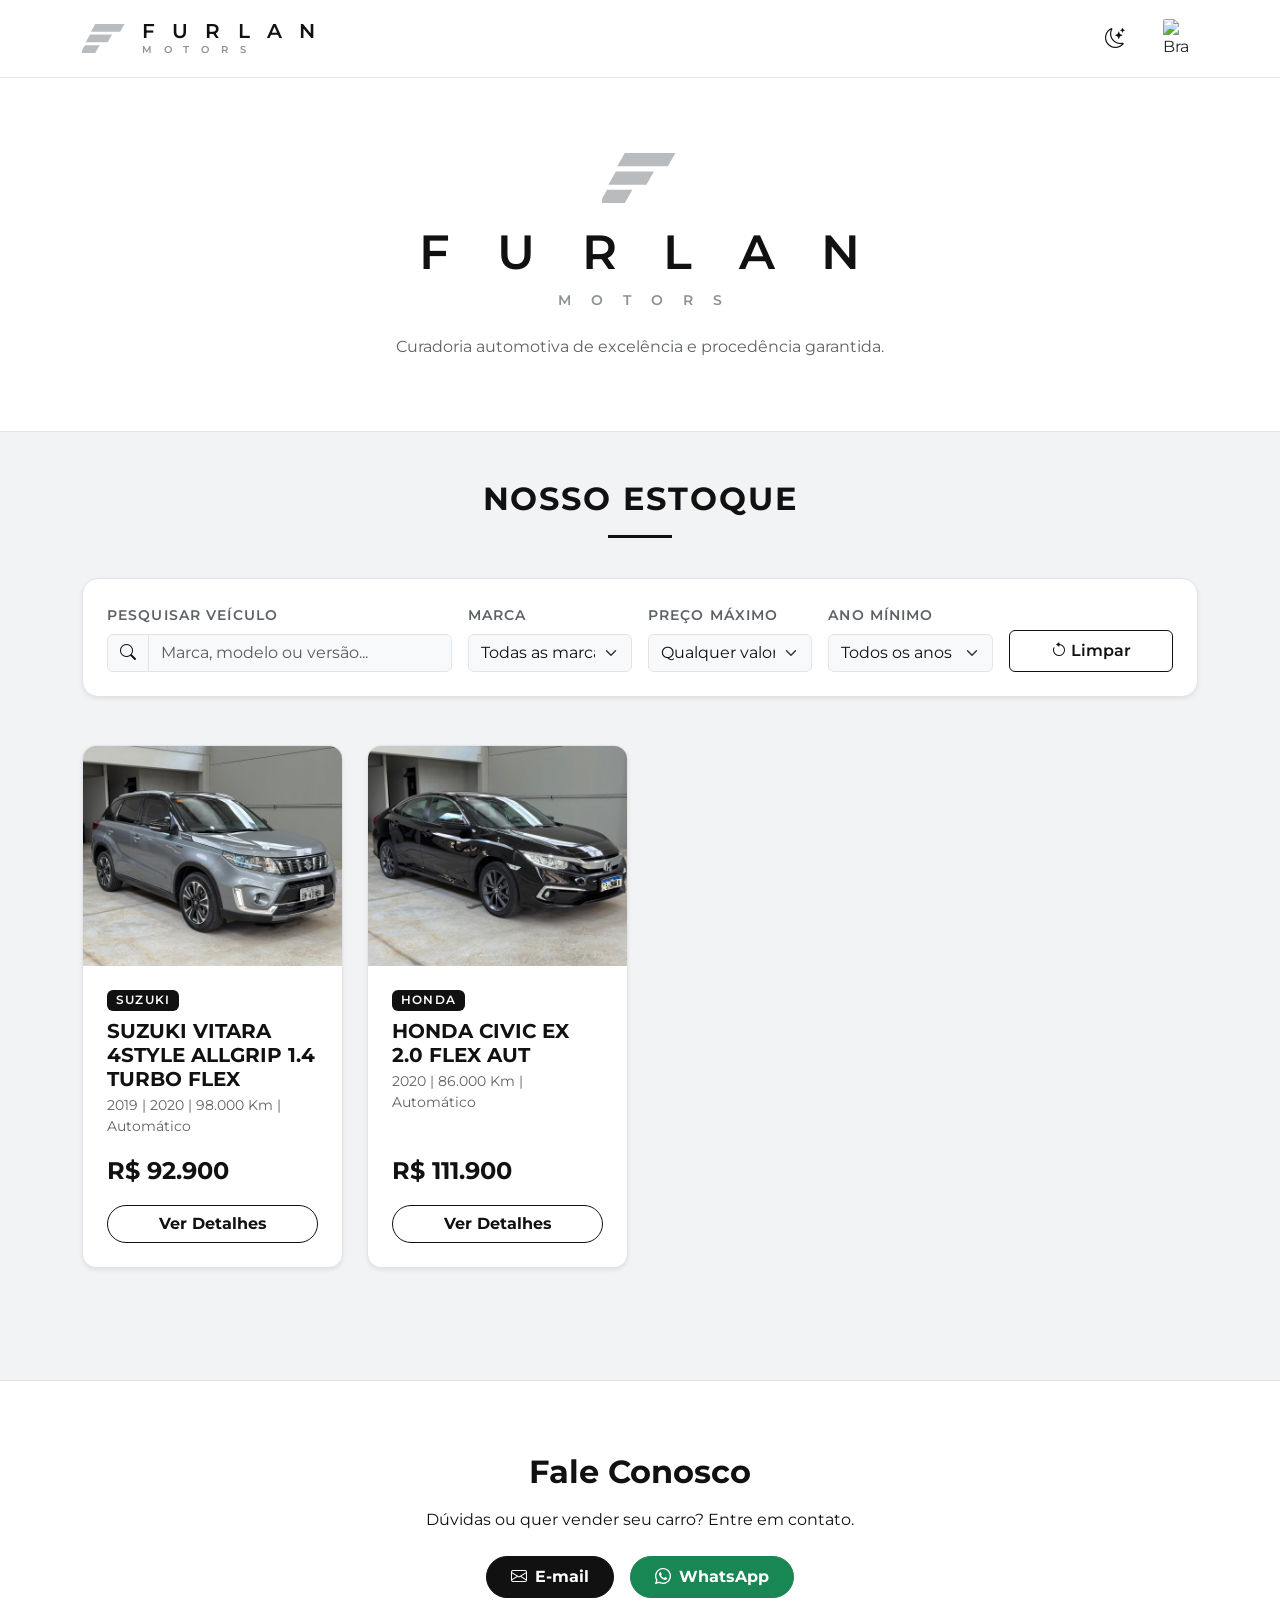
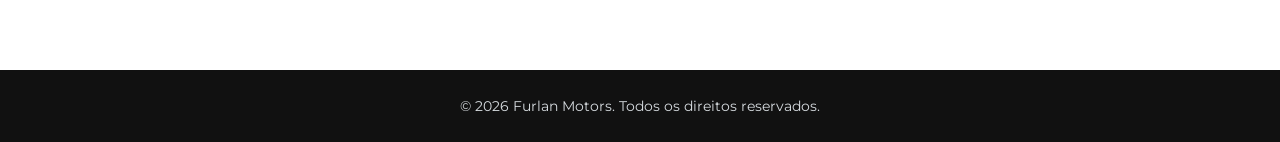
==== commit bb6ff9b6: "Feature: Frontend identidade visual nova" ====
--- a/index.html
+++ b/index.html
@@ -3,7 +3,10 @@
 <head>
     <meta charset="UTF-8">
     <meta name="viewport" content="width=device-width, initial-scale=1.0">
-    <title>TopDealerAuto</title>
+    <title>Furlan Motors</title>
+    <link rel="preconnect" href="https://fonts.googleapis.com">
+    <link rel="preconnect" href="https://fonts.gstatic.com" crossorigin>
+    <link href="https://fonts.googleapis.com/css2?family=Montserrat:wght@400;500;600;700&display=swap" rel="stylesheet">
     <link href="https://cdn.jsdelivr.net/npm/bootstrap@5.3.0/dist/css/bootstrap.min.css" rel="stylesheet">
     <link rel="stylesheet" href="https://cdn.jsdelivr.net/npm/bootstrap-icons@1.11.3/font/bootstrap-icons.min.css">
     <link rel="stylesheet" href="Dev.css">
@@ -12,20 +15,28 @@
     <script src="Dev.js"></script>
 </head>
 <body>
-    <header class="py-2" style="background-color: #0c1a26;">
+    <header class="py-3 site-header sticky-top">
         <div class="container d-flex align-items-center justify-content-between">
             <div class="d-flex align-items-center">
-                <a class="navbar-brand d-flex align-items-center" href="#">
-                    <img src="logo-tipo.png" alt="Logo TopDealerAuto" style="height: 40px; width: auto;" class="me-3">
-                    <span class="text-white fw-bold fs-4">TopDealerAuto</span>
+                <a class="navbar-brand d-flex align-items-center gap-3" href="#">
+                    <!-- Emblema SVG da Furlan Motors (adapta automaticamente ao modo claro/escuro) -->
+                    <svg class="brand-emblem" width="44" height="34" viewBox="0 0 120 90" fill="none" xmlns="http://www.w3.org/2000/svg" aria-hidden="true">
+                        <polygon points="36,4 116,4 104,25 24,25" class="emblem-bar"/>
+                        <polygon points="22,33 82,33 70,54 10,54" class="emblem-bar"/>
+                        <polygon points="8,62 48,62 36,83 -4,83" class="emblem-bar"/>
+                    </svg>
+                    <div class="d-flex flex-column lh-1">
+                        <span class="brand-title">F U R L A N</span>
+                        <span class="brand-subtitle mt-1">M O T O R S</span>
+                    </div>
                 </a>
             </div>
             <div class="d-flex align-items-center">
-                <button id="theme-toggle" class="btn p-0 d-flex align-items-center justify-content-center border-0 me-3" title="Alternar modo claro/escuro" onclick="toggleDarkMode()" style="width: 45px; height: 45px; background: transparent !important; color: white;">
+                <button id="theme-toggle" class="btn p-0 d-flex align-items-center justify-content-center border-0 me-3" title="Alternar modo claro/escuro" onclick="toggleDarkMode()" style="width: 45px; height: 45px;">
                     <i class="bi bi-moon-stars fs-5"></i>
                 </button>
                 <div class="dropdown">
-                    <button class="btn p-0 d-flex align-items-center justify-content-center border-0" id="languageSelector" data-bs-toggle="dropdown" aria-expanded="false" style="width: 45px; height: 45px; background: transparent !important;">
+                    <button class="btn p-0 d-flex align-items-center justify-content-center border-0" id="languageSelector" data-bs-toggle="dropdown" aria-expanded="false" style="width: 45px; height: 45px;">
                         <img id="current-lang-flag" src="https://flagcdn.com/w40/br.png" width="26" alt="Brasil" style="border-radius: 2px;">
                     </button>
                     <ul class="dropdown-menu dropdown-menu-end shadow border-0 py-0 overflow-hidden" aria-labelledby="languageSelector" style="border-radius: 8px; min-width: 180px;">
@@ -53,190 +64,260 @@
         </div>
     </header>
     
-    <div class="container-fluid p-0">
-        <img src="img-cabecalho.jpeg" alt="Banner TopDealerAuto" class="img-fluid w-100" style="height: 320px; object-fit: cover; object-position: center; image-rendering: -webkit-optimize-contrast; image-rendering: crisp-edges; filter: contrast(1.05) brightness(1.00) saturate(1.4);">
-    </div>
-
-    <section id="estoque" class="py-5 bg-light">
+    <!-- Banner / Hero institucional Furlan Motors -->
+    <section class="hero-banner py-5">
+        <div class="container py-4 text-center">
+            <svg class="brand-emblem mx-auto mb-3" width="76" height="58" viewBox="0 0 120 90" fill="none" xmlns="http://www.w3.org/2000/svg" aria-hidden="true">
+                <polygon points="36,4 116,4 104,25 24,25" class="emblem-bar"/>
+                <polygon points="22,33 82,33 70,54 10,54" class="emblem-bar"/>
+                <polygon points="8,62 48,62 36,83 -4,83" class="emblem-bar"/>
+            </svg>
+            <h1 class="hero-brand-name mb-2">F U R L A N</h1>
+            <p class="hero-brand-sub mb-4">M O T O R S</p>
+            <p class="hero-tagline mx-auto mb-0" id="hero-subtitle">Curadoria automotiva de excelência e procedência garantida.</p>
+        </div>
+    </section>
+
+    <section id="estoque" class="py-5 section-estoque">
         <div class="container">
-            <div class="row mb-5 text-center">
+            <div class="row mb-4 text-center">
                 <div class="col-12">
-                    <h2 class="fw-bold">Nosso Estoque</h2>
+                    <h2 class="fw-bold section-title">Nosso Estoque</h2>
                     <hr class="mx-auto custom-hr">
                 </div>
-            </div>                
-<div class="col-lg-12">
-    <div class="row g-4" id="lista-veiculos">
-        
-        <!-- <div class="col-md-3 card-veiculo" data-id="1" data-marca="Fiat" data-modelo="Cronos" data-ano="2024" data-preco="91900">
-            <div class="card h-100 border-0 shadow-sm hover-shadow" onclick="window.abrirDetalhes(1)" style="cursor: pointer;">
-                <div class="img-container">
-                    <img src="cronos-principal.jpeg" class="card-img-top" alt="Fiat Cronos">
-                </div>
-                <div class="card-body d-flex flex-column p-4">
-                    <span class="badge bg-light text-primary mb-2 align-self-start">FIAT</span>
-                    <h5 class="card-title fw-bold mb-1">FIAT CRONOS</h5>
-                    <p class="card-text text-muted small mb-3">2024 / 2025 | 29.000Km |
-                    <span class="trans-cambio" data-original="Automático">Automático</span></p>
-                    <p class="fs-4 fw-bold text-dark mt-auto mb-3">R$ 91.900</p>
-                    <button class="btn btn-outline-dark w-100 fw-bold rounded-pill">Ver Detalhes</button>
-                </div>
-            </div>
-        </div>    -->
-        <!-- <div class="col-12 text-center py-5">
-            <div class="bg-white p-5 rounded-4 shadow-sm border">
-                <i class="bi bi-clock-history display-1 text-muted mb-4"></i>
-                <h3 class="fw-bold empty-inventory-title">Aguarde atualizações do estoque!</h3>
-                <p class="text-muted empty-inventory-desc">Estamos preparando novidades incríveis para você. Volte em breve!</p>
-            </div>
-        </div> -->
-
-        <div class="col-md-3 card-veiculo" data-id="3" data-marca="Suzuki" data-modelo="Vitara" data-ano="2020" data-preco="92900">
-            <div class="card h-100 border-0 shadow-sm hover-shadow" onclick="window.abrirDetalhes(3)" style="cursor: pointer;">
-                <div class="img-container">
-                    <img src="suzuki_1.jpeg" class="card-img-top" alt="Suzuki Vitara">
-                </div>
-                <div class="card-body d-flex flex-column p-4">
-                    <span class="badge bg-light text-primary mb-2 align-self-start">SUZUKI</span>
-                    <h5 class="card-title fw-bold mb-1">SUZUKI VITARA 4STYLE ALLGRIP 1.4 TURBO FLEX</h5>
-                    <p class="card-text text-muted small mb-3">2019 | 2020 | 98.000 Km | 
-                    <span class="trans-cambio" data-original="Automático">Automático</span> </p>
-                    <p class="fs-4 fw-bold text-dark mt-auto mb-3">R$ 92.900</p>
-                    <button class="btn btn-outline-dark w-100 fw-bold rounded-pill">Ver Detalhes</button>
-                </div>
-            </div>
-        </div>
-       <div class="col-md-3 card-veiculo" data-id="4" data-marca="Honda" data-modelo="Civic" data-ano="2020" data-preco="111900">
-            <div class="card h-100 border-0 shadow-sm hover-shadow" onclick="window.abrirDetalhes(4)" style="cursor: pointer;">
-                <div class="img-container">
-                    <img src="civic_1.jpeg" class="card-img-top" alt="Honda Civic">
-                </div>
-                <div class="card-body d-flex flex-column p-4">
-                    <span class="badge bg-light text-primary mb-2 align-self-start">CIVIC</span>
-                    <h5 class="card-title fw-bold mb-1">HONDA CIVIC EX 2.0 FLEX AUT</h5>
-                    <p class="card-text text-muted small mb-3">2020 | 86.000 Km |
-                    <span class="trans-cambio" data-original="Automático">Automático</span> </p>
-                    <p class="fs-4 fw-bold text-dark mt-auto mb-3">R$ 111.900</p>
-                    <button class="btn btn-outline-dark w-100 fw-bold rounded-pill">Ver Detalhes</button>
-                </div>
-            </div>
-        </div>
-        <!-- <div class="col-md-3 card-veiculo" data-id="5" data-marca="Jeep" data-modelo="Compass" data-ano="2023" data-preco="220000">
-            <div class="card h-100 border-0 shadow-sm hover-shadow" onclick="window.abrirDetalhes(5)" style="cursor: pointer;">
-                <div class="img-container">
-                    <img src="https://images.unsplash.com/photo-1590362891991-f776e747a588?auto=format&fit=crop&q=80&w=800" class="card-img-top" alt="Jeep Compass">
-                </div>
-                <div class="card-body d-flex flex-column p-4">
-                    <span class="badge bg-light text-primary mb-2 align-self-start">Jeep</span>
-                    <h5 class="card-title fw-bold mb-1">Jeep Compass Limited</h5>
-                    <p class="card-text text-muted small mb-3">2023 | 12.000 Km | </p>
-                    <span class="trans-cambio" data-original="Automático">Automático</span> </p>
-                    <p class="fs-4 fw-bold text-dark mt-auto mb-3">R$ 220.000</p>
-                    <button class="btn btn-outline-dark w-100 fw-bold rounded-pill">Ver Detalhes</button>
-                </div>
-            </div>
-        </div>
-        <div class="col-md-3 card-veiculo" data-id="6" data-marca="Ford" data-modelo="Bronco" data-ano="2022" data-preco="210000">
-            <div class="card h-100 border-0 shadow-sm hover-shadow" onclick="window.abrirDetalhes(6)" style="cursor: pointer;">
-                <div class="img-container">
-                    <img src="https://images.unsplash.com/photo-1610647752706-3bb12232b3ab?auto=format&fit=crop&q=80&w=800" class="card-img-top" alt="Ford Bronco">
-                </div>
-                <div class="card-body d-flex flex-column p-4">
-                    <span class="badge bg-light text-primary mb-2 align-self-start">Ford</span>
-                    <h5 class="card-title fw-bold mb-1">Ford Bronco Sport</h5>
-                    <p class="card-text text-muted small mb-3">2022 | 25.000 Km | </p>
-                    <span class="trans-cambio" data-original="Automático">Automático</span> </p>
-                    <p class="fs-4 fw-bold text-dark mt-auto mb-3">R$ 210.000</p>
-                    <button class="btn btn-outline-dark w-100 fw-bold rounded-pill">Ver Detalhes</button>
-                </div>
-            </div>
-        </div>
-        <div class="col-md-3 card-veiculo" data-id="7" data-marca="BMW" data-modelo="320i" data-ano="2021" data-preco="285000">
-            <div class="card h-100 border-0 shadow-sm hover-shadow" onclick="window.abrirDetalhes(7)" style="cursor: pointer;">
-                <div class="img-container">
-                    <img src="https://images.unsplash.com/photo-1555215695-3004980ad54e?auto=format&fit=crop&q=80&w=800" class="card-img-top" alt="BMW 320i">
-                </div>
-                <div class="card-body d-flex flex-column p-4">
-                    <span class="badge bg-light text-primary mb-2 align-self-start">BMW</span>
-                    <h5 class="card-title fw-bold mb-1">BMW 320i M Sport</h5>
-                    <p class="card-text text-muted small mb-3">2021 | 30.000 Km | </p>
-                    <span class="trans-cambio" data-original="Automático">Automático</span> </p>
-                    <p class="fs-4 fw-bold text-dark mt-auto mb-3">R$ 285.000</p>
-                    <button class="btn btn-outline-dark w-100 fw-bold rounded-pill">Ver Detalhes</button>
-                </div>
-            </div>
-        </div>
-        <div class="col-md-3 card-veiculo" data-id="8" data-marca="Mercedes" data-modelo="Classe C" data-ano="2022" data-preco="340000">
-            <div class="card h-100 border-0 shadow-sm hover-shadow" onclick="window.abrirDetalhes(8)" style="cursor: pointer;">
-                <div class="img-container">
-                    <img src="https://images.unsplash.com/photo-1617531653332-bd46c24f2068?auto=format&fit=crop&q=80&w=800" class="card-img-top" alt="Mercedes C300">
-                </div>
-                <div class="card-body d-flex flex-column p-4">
-                    <span class="badge bg-light text-primary mb-2 align-self-start">Mercedes</span>
-                    <h5 class="card-title fw-bold mb-1">Mercedes C 300</h5>
-                    <p class="card-text text-muted small mb-3">2022 | 18.000 Km | </p>
-                    <span class="trans-cambio" data-original="Automático">Automático</span> </p>
-                    <p class="fs-4 fw-bold text-dark mt-auto mb-3">R$ 340.000</p>
-                    <button class="btn btn-outline-dark w-100 fw-bold rounded-pill">Ver Detalhes</button>
-                </div>
-            </div>
-        </div>
-         <div class="col-md-3 card-veiculo" data-id="9" data-marca="Audi" data-modelo="Q3" data-ano="2023" data-preco="295000">
-            <div class="card h-100 border-0 shadow-sm hover-shadow" onclick="window.abrirDetalhes(9)" style="cursor: pointer;">
-                <div class="img-container">
-                    <img src="https://images.unsplash.com/photo-1541348263662-e0c8643c21ee?auto=format&fit=crop&q=80&w=800" class="card-img-top" alt="Audi Q3">
-                </div>
-                <div class="card-body d-flex flex-column p-4">
-                    <span class="badge bg-light text-primary mb-2 align-self-start">Audi</span>
-                    <h5 class="card-title fw-bold mb-1">Audi Q3 Performance</h5>
-                    <p class="card-text text-muted small mb-3">2023 | 8.000 Km | </p>
-                    <span class="trans-cambio" data-original="Automático">Automático</span> </p>
-                    <p class="fs-4 fw-bold text-dark mt-auto mb-3">R$ 295.000</p>
-                    <button class="btn btn-outline-dark w-100 fw-bold rounded-pill">Ver Detalhes</button>
-                </div>
-            </div>
-        </div>
-     <div class="col-md-3 card-veiculo" data-id="10" data-marca="Hyundai" data-modelo="HB20" data-ano="2023" data-preco="105000">
-            <div class="card h-100 border-0 shadow-sm hover-shadow" onclick="window.abrirDetalhes(10)" style="cursor: pointer;">
-                <div class="img-container">
-                    <img src="https://images.unsplash.com/photo-1583121274602-3e2820c69888?auto=format&fit=crop&q=80&w=800" class="card-img-top" alt="Hyundai HB20">
-                </div>
-                <div class="card-body d-flex flex-column p-4">
-                    <span class="badge bg-light text-primary mb-2 align-self-start">Hyundai</span>
-                    <h5 class="card-title fw-bold mb-1">Hyundai HB20 Platinum</h5>
-                    <p class="card-text text-muted small mb-3">2023 | 10.000 Km | </p>
-                    <span class="trans-cambio" data-original="Automático">Automático</span> </p>
-                    <p class="fs-4 fw-bold text-dark mt-auto mb-3">R$ 105.000</p>
-                    <button class="btn btn-outline-dark w-100 fw-bold rounded-pill">Ver Detalhes</button>
-                </div>
-            </div>
-        </div> -->
-    </div>
-    <nav aria-label="Navegação de páginas" class="mt-5">
-        <ul class="pagination justify-content-center">
-        </ul>
-    </nav>
-</div>
+            </div>
+
+            <!-- Barra de Pesquisa e Filtros -->
+            <div class="filter-bar p-4 rounded-4 shadow-sm mb-5">
+                <div class="row g-3 align-items-end">
+                    <div class="col-lg-4 col-md-6">
+                        <label for="busca-global" class="form-label small fw-semibold text-uppercase tracking-wide" id="label-filtro-busca">Pesquisar veículo</label>
+                        <div class="input-group">
+                            <span class="input-group-text filter-input-icon"><i class="bi bi-search"></i></span>
+                            <input type="text" id="busca-global" class="form-control filter-input" placeholder="Marca, modelo ou versão...">
+                        </div>
+                    </div>
+                    <div class="col-lg-2 col-md-6">
+                        <label for="filtro-marca" class="form-label small fw-semibold text-uppercase tracking-wide" id="label-filtro-marca">Marca</label>
+                        <select id="filtro-marca" class="form-select filter-input">
+                            <option value="">Todas as marcas</option>
+                        </select>
+                    </div>
+                    <div class="col-lg-2 col-md-4">
+                        <label for="filtro-preco" class="form-label small fw-semibold text-uppercase tracking-wide" id="label-filtro-preco">Preço máximo</label>
+                        <select id="filtro-preco" class="form-select filter-input">
+                            <option value="500000">Qualquer valor</option>
+                            <option value="100000">Até R$ 100.000</option>
+                            <option value="150000">Até R$ 150.000</option>
+                            <option value="250000">Até R$ 250.000</option>
+                            <option value="350000">Até R$ 350.000</option>
+                        </select>
+                    </div>
+                    <div class="col-lg-2 col-md-4">
+                        <label for="filtro-ano" class="form-label small fw-semibold text-uppercase tracking-wide" id="label-filtro-ano">Ano mínimo</label>
+                        <select id="filtro-ano" class="form-select filter-input">
+                            <option value="0">Todos os anos</option>
+                            <option value="2023">2023 ou mais novo</option>
+                            <option value="2021">2021 ou mais novo</option>
+                            <option value="2020">2020 ou mais novo</option>
+                            <option value="2016">2016 ou mais novo</option>
+                        </select>
+                    </div>
+                    <div class="col-lg-2 col-md-4 d-grid">
+                        <button type="button" id="btn-limpar-filtros" class="btn btn-outline-furlan fw-semibold py-2" onclick="limparFiltros()">
+                            <i class="bi bi-arrow-counterclockwise me-1"></i><span id="txt-limpar-filtros">Limpar</span>
+                        </button>
+                    </div>
+                </div>
+            </div>
+
+            <div class="col-lg-12">
+                <div class="row g-4" id="lista-veiculos">
+                    
+                    <!-- <div class="col-md-3 card-veiculo" data-id="1" data-marca="Fiat" data-modelo="Cronos" data-ano="2024" data-preco="91900">
+                        <div class="card h-100 border-0 shadow-sm hover-shadow" onclick="window.abrirDetalhes(1)" style="cursor: pointer;">
+                            <div class="img-container">
+                                <img src="cronos-principal.jpeg" class="card-img-top" alt="Fiat Cronos">
+                            </div>
+                            <div class="card-body d-flex flex-column p-4">
+                                <span class="badge brand-badge mb-2 align-self-start">FIAT</span>
+                                <h5 class="card-title fw-bold mb-1">FIAT CRONOS</h5>
+                                <p class="card-text text-muted small mb-3">2024 / 2025 | 29.000Km |
+                                <span class="trans-cambio" data-original="Automático">Automático</span></p>
+                                <p class="fs-4 fw-bold price-tag mt-auto mb-3">R$ 91.900</p>
+                                <button class="btn btn-outline-furlan w-100 fw-bold rounded-pill">Ver Detalhes</button>
+                            </div>
+                        </div>
+                    </div>    -->
+                    <!-- <div class="col-12 text-center py-5">
+                        <div class="empty-box p-5 rounded-4 shadow-sm border">
+                            <i class="bi bi-clock-history display-1 text-muted mb-4"></i>
+                            <h3 class="fw-bold empty-inventory-title">Aguarde atualizações do estoque!</h3>
+                            <p class="text-muted empty-inventory-desc">Estamos preparando novidades incríveis para você. Volte em breve!</p>
+                        </div>
+                    </div> -->
+
+                    <div class="col-md-3 card-veiculo" data-id="3" data-marca="Suzuki" data-modelo="Vitara" data-ano="2020" data-preco="92900">
+                        <div class="card h-100 border-0 shadow-sm hover-shadow" onclick="window.abrirDetalhes(3)" style="cursor: pointer;">
+                            <div class="img-container">
+                                <img src="suzuki_1.jpeg" class="card-img-top" alt="Suzuki Vitara">
+                            </div>
+                            <div class="card-body d-flex flex-column p-4">
+                                <span class="badge brand-badge mb-2 align-self-start">SUZUKI</span>
+                                <h5 class="card-title fw-bold mb-1">SUZUKI VITARA 4STYLE ALLGRIP 1.4 TURBO FLEX</h5>
+                                <p class="card-text text-muted small mb-3">2019 | 2020 | 98.000 Km | 
+                                <span class="trans-cambio" data-original="Automático">Automático</span> </p>
+                                <p class="fs-4 fw-bold price-tag mt-auto mb-3">R$ 92.900</p>
+                                <button class="btn btn-outline-furlan w-100 fw-bold rounded-pill">Ver Detalhes</button>
+                            </div>
+                        </div>
+                    </div>
+                    <div class="col-md-3 card-veiculo" data-id="4" data-marca="Honda" data-modelo="Civic" data-ano="2020" data-preco="111900">
+                        <div class="card h-100 border-0 shadow-sm hover-shadow" onclick="window.abrirDetalhes(4)" style="cursor: pointer;">
+                            <div class="img-container">
+                                <img src="civic_1.jpeg" class="card-img-top" alt="Honda Civic">
+                            </div>
+                            <div class="card-body d-flex flex-column p-4">
+                                <span class="badge brand-badge mb-2 align-self-start">HONDA</span>
+                                <h5 class="card-title fw-bold mb-1">HONDA CIVIC EX 2.0 FLEX AUT</h5>
+                                <p class="card-text text-muted small mb-3">2020 | 86.000 Km |
+                                <span class="trans-cambio" data-original="Automático">Automático</span> </p>
+                                <p class="fs-4 fw-bold price-tag mt-auto mb-3">R$ 111.900</p>
+                                <button class="btn btn-outline-furlan w-100 fw-bold rounded-pill">Ver Detalhes</button>
+                            </div>
+                        </div>
+                    </div>
+                    <!-- <div class="col-md-3 card-veiculo" data-id="5" data-marca="Jeep" data-modelo="Compass" data-ano="2023" data-preco="220000">
+                        <div class="card h-100 border-0 shadow-sm hover-shadow" onclick="window.abrirDetalhes(5)" style="cursor: pointer;">
+                            <div class="img-container">
+                                <img src="https://images.unsplash.com/photo-1590362891991-f776e747a588?auto=format&fit=crop&q=80&w=800" class="card-img-top" alt="Jeep Compass">
+                            </div>
+                            <div class="card-body d-flex flex-column p-4">
+                                <span class="badge brand-badge mb-2 align-self-start">Jeep</span>
+                                <h5 class="card-title fw-bold mb-1">Jeep Compass Limited</h5>
+                                <p class="card-text text-muted small mb-3">2023 | 12.000 Km | </p>
+                                <span class="trans-cambio" data-original="Automático">Automático</span> </p>
+                                <p class="fs-4 fw-bold price-tag mt-auto mb-3">R$ 220.000</p>
+                                <button class="btn btn-outline-furlan w-100 fw-bold rounded-pill">Ver Detalhes</button>
+                            </div>
+                        </div>
+                    </div>
+                    <div class="col-md-3 card-veiculo" data-id="6" data-marca="Ford" data-modelo="Bronco" data-ano="2022" data-preco="210000">
+                        <div class="card h-100 border-0 shadow-sm hover-shadow" onclick="window.abrirDetalhes(6)" style="cursor: pointer;">
+                            <div class="img-container">
+                                <img src="https://images.unsplash.com/photo-1610647752706-3bb12232b3ab?auto=format&fit=crop&q=80&w=800" class="card-img-top" alt="Ford Bronco">
+                            </div>
+                            <div class="card-body d-flex flex-column p-4">
+                                <span class="badge brand-badge mb-2 align-self-start">Ford</span>
+                                <h5 class="card-title fw-bold mb-1">Ford Bronco Sport</h5>
+                                <p class="card-text text-muted small mb-3">2022 | 25.000 Km | </p>
+                                <span class="trans-cambio" data-original="Automático">Automático</span> </p>
+                                <p class="fs-4 fw-bold price-tag mt-auto mb-3">R$ 210.000</p>
+                                <button class="btn btn-outline-furlan w-100 fw-bold rounded-pill">Ver Detalhes</button>
+                            </div>
+                        </div>
+                    </div>
+                    <div class="col-md-3 card-veiculo" data-id="7" data-marca="BMW" data-modelo="320i" data-ano="2021" data-preco="285000">
+                        <div class="card h-100 border-0 shadow-sm hover-shadow" onclick="window.abrirDetalhes(7)" style="cursor: pointer;">
+                            <div class="img-container">
+                                <img src="https://images.unsplash.com/photo-1555215695-3004980ad54e?auto=format&fit=crop&q=80&w=800" class="card-img-top" alt="BMW 320i">
+                            </div>
+                            <div class="card-body d-flex flex-column p-4">
+                                <span class="badge brand-badge mb-2 align-self-start">BMW</span>
+                                <h5 class="card-title fw-bold mb-1">BMW 320i M Sport</h5>
+                                <p class="card-text text-muted small mb-3">2021 | 30.000 Km | </p>
+                                <span class="trans-cambio" data-original="Automático">Automático</span> </p>
+                                <p class="fs-4 fw-bold price-tag mt-auto mb-3">R$ 285.000</p>
+                                <button class="btn btn-outline-furlan w-100 fw-bold rounded-pill">Ver Detalhes</button>
+                            </div>
+                        </div>
+                    </div>
+                    <div class="col-md-3 card-veiculo" data-id="8" data-marca="Mercedes" data-modelo="Classe C" data-ano="2022" data-preco="340000">
+                        <div class="card h-100 border-0 shadow-sm hover-shadow" onclick="window.abrirDetalhes(8)" style="cursor: pointer;">
+                            <div class="img-container">
+                                <img src="https://images.unsplash.com/photo-1617531653332-bd46c24f2068?auto=format&fit=crop&q=80&w=800" class="card-img-top" alt="Mercedes C300">
+                            </div>
+                            <div class="card-body d-flex flex-column p-4">
+                                <span class="badge brand-badge mb-2 align-self-start">Mercedes</span>
+                                <h5 class="card-title fw-bold mb-1">Mercedes C 300</h5>
+                                <p class="card-text text-muted small mb-3">2022 | 18.000 Km | </p>
+                                <span class="trans-cambio" data-original="Automático">Automático</span> </p>
+                                <p class="fs-4 fw-bold price-tag mt-auto mb-3">R$ 340.000</p>
+                                <button class="btn btn-outline-furlan w-100 fw-bold rounded-pill">Ver Detalhes</button>
+                            </div>
+                        </div>
+                    </div>
+                    <div class="col-md-3 card-veiculo" data-id="9" data-marca="Audi" data-modelo="Q3" data-ano="2023" data-preco="295000">
+                        <div class="card h-100 border-0 shadow-sm hover-shadow" onclick="window.abrirDetalhes(9)" style="cursor: pointer;">
+                            <div class="img-container">
+                                <img src="https://images.unsplash.com/photo-1541348263662-e0c8643c21ee?auto=format&fit=crop&q=80&w=800" class="card-img-top" alt="Audi Q3">
+                            </div>
+                            <div class="card-body d-flex flex-column p-4">
+                                <span class="badge brand-badge mb-2 align-self-start">Audi</span>
+                                <h5 class="card-title fw-bold mb-1">Audi Q3 Performance</h5>
+                                <p class="card-text text-muted small mb-3">2023 | 8.000 Km | </p>
+                                <span class="trans-cambio" data-original="Automático">Automático</span> </p>
+                                <p class="fs-4 fw-bold price-tag mt-auto mb-3">R$ 295.000</p>
+                                <button class="btn btn-outline-furlan w-100 fw-bold rounded-pill">Ver Detalhes</button>
+                            </div>
+                        </div>
+                    </div>
+                    <div class="col-md-3 card-veiculo" data-id="10" data-marca="Hyundai" data-modelo="HB20" data-ano="2023" data-preco="105000">
+                        <div class="card h-100 border-0 shadow-sm hover-shadow" onclick="window.abrirDetalhes(10)" style="cursor: pointer;">
+                            <div class="img-container">
+                                <img src="https://images.unsplash.com/photo-1583121274602-3e2820c69888?auto=format&fit=crop&q=80&w=800" class="card-img-top" alt="Hyundai HB20">
+                            </div>
+                            <div class="card-body d-flex flex-column p-4">
+                                <span class="badge brand-badge mb-2 align-self-start">Hyundai</span>
+                                <h5 class="card-title fw-bold mb-1">Hyundai HB20 Platinum</h5>
+                                <p class="card-text text-muted small mb-3">2023 | 10.000 Km | </p>
+                                <span class="trans-cambio" data-original="Automático">Automático</span> </p>
+                                <p class="fs-4 fw-bold price-tag mt-auto mb-3">R$ 105.000</p>
+                                <button class="btn btn-outline-furlan w-100 fw-bold rounded-pill">Ver Detalhes</button>
+                            </div>
+                        </div>
+                    </div> -->
+                </div>
+
+                <!-- Mensagem quando nenhum veículo corresponde aos filtros -->
+                <div id="sem-resultados" class="text-center py-5 d-none">
+                    <div class="filter-bar p-5 rounded-4 shadow-sm">
+                        <i class="bi bi-search display-4 text-muted mb-3"></i>
+                        <h4 class="fw-bold" id="no-results-title">Nenhum veículo encontrado</h4>
+                        <p class="text-muted mb-3" id="no-results-desc">Tente ajustar os filtros ou limpar a pesquisa para ver todo o estoque.</p>
+                        <button class="btn btn-furlan rounded-pill px-4 fw-semibold" onclick="limparFiltros()" id="no-results-btn">Limpar Filtros</button>
+                    </div>
+                </div>
+
+                <nav aria-label="Navegação de páginas" class="mt-5">
+                    <ul class="pagination justify-content-center">
+                    </ul>
+                </nav>
+            </div>
+        </div>
     </section>
-    <footer id="contato" class="py-5 bg-white text-center border-top">
+
+    <footer id="contato" class="py-5 site-footer text-center border-top">
         <div class="container py-4">
             <h2 class="fw-bold mb-3">Fale Conosco</h2>
             <p class="mb-4">Dúvidas ou quer vender seu carro? Entre em contato.</p>
-            <div class="d-flex justify-content-center gap-3">
-                <a href="mailto:guilherme@topdealerauto.com" class="btn btn-primary rounded-pill px-4 fw-bold">
+            <div class="d-flex justify-content-center gap-3 flex-wrap">
+                <a href="mailto:guilherme@topdealerauto.com" class="btn btn-furlan rounded-pill px-4 py-2 fw-bold">
                     <i class="bi bi-envelope me-2"></i>E-mail
                 </a>
-                <a href="https://wa.me/5516991475066" target="_blank" class="btn btn-success rounded-pill px-4 fw-bold">
+                <a href="https://wa.me/5516991475066" target="_blank" class="btn btn-success rounded-pill px-4 py-2 fw-bold">
                     <i class="bi bi-whatsapp me-2"></i>WhatsApp
                 </a>
             </div>
         </div>
     </footer>
-    <div class="bg-dark text-white py-4 text-center">
-        <small>&copy; 2026 TopDealerAuto. Todos os direitos reservados.</small>
+
+    <div class="footer-bottom py-4 text-center">
+        <small>&copy; 2026 Furlan Motors. Todos os direitos reservados.</small>
     </div>
     
-      <div class="modal fade" id="detalhesVeiculoModal" tabindex="-1" aria-hidden="true">
+    <!-- Modal Detalhes do Veículo -->
+    <div class="modal fade" id="detalhesVeiculoModal" tabindex="-1" aria-hidden="true">
         <div class="modal-dialog modal-xl modal-dialog-centered">
             <div class="modal-content border-0 shadow-lg" style="border-radius: 20px;">
                 <div class="modal-header border-0 pb-0">
@@ -266,34 +347,34 @@
                         </div>
 
                         <div class="col-lg-5">
-                            <span class="badge bg-dark mb-2" id="modal-destaque-label">Destaque</span>
+                            <span class="badge brand-badge mb-2" id="modal-destaque-label">Destaque</span>
                             <h2 class="fw-bold mb-1" id="viewModelo">Fiat Cronos</h2>
                             <p class="text-muted mb-3" id="viewAnoKm">2024 | 29.000 Km | Automático</p>
-                            <h3 class="text-dark fw-bold mb-4" id="viewPreco">R$ 90.000</h3>
+                            <h3 class="price-tag fw-bold mb-4" id="viewPreco">R$ 90.000</h3>
                             
-                            <div class="specs-grid bg-light p-3 rounded-3 mb-4">
+                            <div class="specs-grid p-3 rounded-3 mb-4">
                                 <h6 class="fw-bold mb-3 border-bottom pb-2" id="modal-specs-title">Especificações Técnicas</h6>
                                 <div class="row g-2">
                                     <div class="col-6 small"><strong id="label-cor">Cor:</strong> <span id="spec-cor">Branco</span></div>
                                     <div class="col-6 small"><strong id="label-comb">Combustível:</strong> <span id="spec-comb">Flex</span></div>
-                                <div class="col-6 small"><strong id="label-portas">Portas:</strong> <span id="spec-portas">4</span></div>
+                                    <div class="col-6 small"><strong id="label-portas">Portas:</strong> <span id="spec-portas">4</span></div>
                                 </div>
                             </div>
                             <div class="d-grid gap-2">
-                            <a id="btn-whatsapp-detalhe" 
-                               href="https://wa.me/5516991475066?text=Olá!%20Tenho%20interesse%20no%20Fiat%20Cronos%20anunciado%20na%20TopDealer." 
-                               target="_blank" 
-                               class="btn btn-success py-3 fw-bold rounded-pill">
-                            <i class="bi bi-whatsapp me-2"></i>
-                            <span id="btn-whatsapp-text">Tenho Interesse</span>
-                            </a>
-                            <a id="btn-E-mail-detalhe"
-                                href="mailto:guilherme@topdealerauto.com"
-                                target="_blank"
-                                class="btn btn-primary py-3 fw-bold rounded-pill">
-                            <i class="bi bi-envelope me-2"></i>
-                            <span id="btn-email-text">Enviar E-mail</span>
-                            </a>
+                                <a id="btn-whatsapp-detalhe" 
+                                   href="https://wa.me/5516991475066?text=Olá!%20Tenho%20interesse%20no%20veículo%20anunciado%20na%20Furlan%20Motors." 
+                                   target="_blank" 
+                                   class="btn btn-success py-3 fw-bold rounded-pill">
+                                    <i class="bi bi-whatsapp me-2"></i>
+                                    <span id="btn-whatsapp-text">Tenho Interesse</span>
+                                </a>
+                                <a id="btn-E-mail-detalhe"
+                                   href="mailto:guilherme@topdealerauto.com"
+                                   target="_blank"
+                                   class="btn btn-furlan py-3 fw-bold rounded-pill">
+                                    <i class="bi bi-envelope me-2"></i>
+                                    <span id="btn-email-text">Enviar E-mail</span>
+                                </a>
                             </div>
                         </div>
                     </div>
@@ -302,4 +383,4 @@
         </div>
     </div>
 </body>
-</html>
+</html>
--- a/Dev.css
+++ b/Dev.css
@@ -1,63 +1,275 @@
 :root {
-    
-    --primary-color: #0c1a26; 
-    --accent-color: #0c1a26;
-    --bg-color: #ffffff;
-    --text-color: #212529;
-    --card-bg: #ffffff;
-    --footer-bg: #f8f9fa;
-    --section-light-bg: #f8f9fa;
-    --border-color: #dee2e6;
-    --modal-bg: #ffffff;
-    --input-bg: #f8f9fa;
+    /* Identidade Visual Furlan Motors - Modo Claro (Preto, Branco & Prata) */
+    --furlan-black: #111111;
+    --furlan-black-hover: #2b2b2b;
+    --furlan-silver: #B8BCBF;
+    --furlan-silver-light: #D6DBDF;
+
+    --bg-color: #F8F9FA;
+    --header-bg: #FFFFFF;
+    --hero-bg: #FFFFFF;
+    --text-color: #111111;
+    --text-secondary: #5E6266;
+    --card-bg: #FFFFFF;
+    --footer-bg: #FFFFFF;
+    --footer-bottom-bg: #111111;
+    --section-light-bg: #F2F3F5;
+    --border-color: #E2E4E7;
+    --modal-bg: #FFFFFF;
+    --input-bg: #F8F9FA;
+    --emblem-fill: #B8BCBF;
+    --brand-text-color: #111111;
+    --brand-sub-color: #8E9296;
 }
 
 [data-theme="dark"] {
-    --bg-color: #fefdfd;
-    --text-color: #e0e0e0;
-    --card-bg: #1e1e1e;
-    --footer-bg: #1e1e1e;
-    --section-light-bg: #181818;
-    --border-color: #333333;
-    --modal-bg: #1e1e1e;
-    --input-bg: #fdeded;
+    /* Identidade Visual Furlan Motors - Modo Escuro (Preto Profundo, Grafite & Prata) */
+    --bg-color: #0D0D0D;
+    --header-bg: #141414;
+    --hero-bg: #141414;
+    --text-color: #EAECEF;
+    --text-secondary: #A1A6AC;
+    --card-bg: #181818;
+    --footer-bg: #121212;
+    --footer-bottom-bg: #080808;
+    --section-light-bg: #0D0D0D;
+    --border-color: #2A2A2A;
+    --modal-bg: #161616;
+    --input-bg: #111111;
+    --emblem-fill: #FFFFFF;
+    --brand-text-color: #E2E5E8;
+    --brand-sub-color: #FFFFFF;
 }
 
 body {
     background-color: var(--bg-color);
     color: var(--text-color);
-    transition: background-color 0.3s, color 0.3s;
-    font-family: 'Segoe UI', Tahoma, Geneva, Verdana, sans-serif;
+    transition: background-color 0.3s ease, color 0.3s ease;
+    font-family: 'Montserrat', 'Segoe UI', Tahoma, Geneva, Verdana, sans-serif;
     display: flex;
     flex-direction: column;
-    height: 100%;
+    min-height: 100vh;
     margin: 0;
 }
 
-.bg-primary { background-color: var(--primary-color) !important; }
-.text-primary { color: var(--primary-color) !important; }
-.btn-primary { background-color: var(--primary-color) !important; border-color: var(--primary-color) !important; }
-
-.bg-light { background-color: var(--section-light-bg) !important; }
-.bg-white { background-color: var(--footer-bg) !important; }
-
+/* Header & Tipografia da Marca */
+.site-header {
+    background-color: var(--header-bg);
+    border-bottom: 1px solid var(--border-color);
+    transition: background-color 0.3s ease, border-color 0.3s ease;
+}
+
+.emblem-bar {
+    fill: var(--emblem-fill);
+    transition: fill 0.3s ease;
+}
+
+.brand-title {
+    color: var(--brand-text-color);
+    font-weight: 600;
+    font-size: 1.25rem;
+    letter-spacing: 0.28em;
+    transition: color 0.3s ease;
+}
+
+.brand-subtitle {
+    color: var(--brand-sub-color);
+    font-weight: 600;
+    font-size: 0.65rem;
+    letter-spacing: 0.42em;
+    transition: color 0.3s ease;
+}
+
+/* Hero Banner */
+.hero-banner {
+    background-color: var(--hero-bg);
+    border-bottom: 1px solid var(--border-color);
+    transition: background-color 0.3s ease, border-color 0.3s ease;
+}
+
+.hero-brand-name {
+    color: var(--brand-text-color);
+    font-weight: 600;
+    font-size: clamp(2rem, 4vw, 3rem);
+    letter-spacing: 0.35em;
+    padding-left: 0.35em;
+}
+
+.hero-brand-sub {
+    color: var(--brand-sub-color);
+    font-weight: 600;
+    font-size: 0.9rem;
+    letter-spacing: 0.55em;
+    padding-left: 0.55em;
+}
+
+.hero-tagline {
+    color: var(--text-secondary);
+    max-width: 560px;
+    font-size: 1rem;
+    font-weight: 400;
+}
+
+/* Seção Estoque & Barra de Filtros */
+.section-estoque {
+    background-color: var(--section-light-bg);
+    transition: background-color 0.3s ease;
+}
+
+.section-title {
+    color: var(--text-color);
+    letter-spacing: 0.06em;
+    text-transform: uppercase;
+}
+
+.custom-hr {
+    width: 64px;
+    height: 3px;
+    background-color: var(--furlan-black) !important;
+    border: none;
+    opacity: 1;
+    margin: 1rem auto;
+}
+
+[data-theme="dark"] .custom-hr {
+    background-color: var(--furlan-silver-light) !important;
+}
+
+.filter-bar {
+    background-color: var(--card-bg);
+    border: 1px solid var(--border-color);
+    transition: background-color 0.3s ease, border-color 0.3s ease;
+}
+
+.tracking-wide {
+    letter-spacing: 0.08em;
+    color: var(--text-secondary);
+}
+
+.filter-input, .filter-input-icon {
+    background-color: var(--input-bg) !important;
+    color: var(--text-color) !important;
+    border: 1px solid var(--border-color) !important;
+}
+
+.filter-input:focus {
+    border-color: var(--furlan-black) !important;
+    box-shadow: 0 0 0 0.2rem rgba(17, 17, 17, 0.15) !important;
+}
+
+[data-theme="dark"] .filter-input:focus {
+    border-color: var(--furlan-silver-light) !important;
+    box-shadow: 0 0 0 0.2rem rgba(255, 255, 255, 0.12) !important;
+}
+
+[data-theme="dark"] .filter-input::placeholder {
+    color: var(--text-secondary);
+}
+
+/* Botões Furlan */
+.btn-furlan {
+    background-color: var(--furlan-black) !important;
+    border-color: var(--furlan-black) !important;
+    color: #FFFFFF !important;
+    transition: all 0.25s ease;
+}
+
+.btn-furlan:hover {
+    background-color: var(--furlan-black-hover) !important;
+    border-color: var(--furlan-black-hover) !important;
+    color: #FFFFFF !important;
+}
+
+[data-theme="dark"] .btn-furlan {
+    background-color: #FFFFFF !important;
+    border-color: #FFFFFF !important;
+    color: #111111 !important;
+}
+
+[data-theme="dark"] .btn-furlan:hover {
+    background-color: #D6DBDF !important;
+    border-color: #D6DBDF !important;
+    color: #111111 !important;
+}
+
+.btn-outline-furlan {
+    color: var(--furlan-black) !important;
+    border: 1.5px solid var(--furlan-black) !important;
+    background-color: transparent !important;
+    transition: all 0.25s ease;
+}
+
+.btn-outline-furlan:hover {
+    background-color: var(--furlan-black) !important;
+    color: #FFFFFF !important;
+}
+
+[data-theme="dark"] .btn-outline-furlan {
+    color: #FFFFFF !important;
+    border-color: rgba(255, 255, 255, 0.55) !important;
+}
+
+[data-theme="dark"] .btn-outline-furlan:hover {
+    background-color: #FFFFFF !important;
+    border-color: #FFFFFF !important;
+    color: #111111 !important;
+}
+
+/* Cards de Veículos */
 .card {
     background-color: var(--card-bg) !important;
-    border-color: var(--border-color) !important;
-}
-
-.modal-content {
-    background-color: var(--modal-bg) !important;
+    border: 1px solid var(--border-color) !important;
+    border-radius: 14px;
+    overflow: hidden;
+}
+
+.card-img-top {
+    height: 220px;
+    object-fit: cover;
+}
+
+.hover-shadow {
+    transition: transform 0.3s ease, box-shadow 0.3s ease;
+}
+
+.hover-shadow:hover {
+    transform: translateY(-6px);
+    box-shadow: 0 14px 28px rgba(0, 0, 0, 0.35) !important;
+}
+
+.card-veiculo .brand-badge,
+.modal-content .brand-badge {
+    background-color: var(--furlan-black) !important;
+    color: #FFFFFF !important;
+    letter-spacing: 0.1em;
+    font-weight: 600;
+    padding: 0.4em 0.75em;
+}
+
+[data-theme="dark"] .card-veiculo .brand-badge,
+[data-theme="dark"] .modal-content .brand-badge {
+    background-color: #FFFFFF !important;
+    color: #111111 !important;
+}
+
+.card-title, .price-tag {
     color: var(--text-color) !important;
 }
 
-.form-control.bg-light, .specs-grid.bg-light {
-    background-color: var(--input-bg) !important;
-    color: var(--text-color) !important;
-}
-
-.text-muted { color: #a0a0a0 !important; }
-.border-top, .border-bottom { border-color: var(--border-color) !important; }
+.text-muted {
+    color: var(--text-secondary) !important;
+}
+
+/* Toggle de Tema e Idioma */
+#theme-toggle {
+    background: transparent !important;
+    color: var(--brand-text-color) !important;
+    transition: transform 0.2s, opacity 0.2s;
+}
+
+#theme-toggle:hover {
+    transform: scale(1.1);
+}
 
 #languageSelector {
     background: transparent !important;
@@ -66,60 +278,44 @@
     transition: transform 0.2s;
 }
 
-#languageSelector:hover { transform: scale(1.1); }
-
-.dropdown-item { transition: background-color 0.2s; }
-.dropdown-item:hover { background-color: #f1f3f5 !important; }
-.dropdown-menu { border: 1px solid #eee !important; box-shadow: 0 10px 25px rgba(0,0,0,0.1) !important; }
-
-[data-theme="dark"] .dropdown-menu {
+#languageSelector:hover {
+    transform: scale(1.1);
+}
+
+.dropdown-menu {
     background-color: var(--card-bg) !important;
     border: 1px solid var(--border-color) !important;
-    box-shadow: 0 10px 25px rgba(0,0,0,0.5) !important;
-}
-[data-theme="dark"] .dropdown-item { color: var(--text-color) !important; }
-[data-theme="dark"] .dropdown-item:hover { background-color: var(--input-bg) !important; }
-
-#theme-toggle {
-    color: rgba(255, 255, 255, 0.7) !important;
-    transition: color 0.3s;
-}
-#theme-toggle:hover { color: #ffffff !important; }
-[data-theme="dark"] #theme-toggle { color: #f1f1f1 !important; }
-
-.hero-section {
-    background: linear-gradient(rgba(12, 26, 38, 0.7), rgba(12, 26, 38, 0.7)), url('Captura de tela 2026-06-25 220007.png');
-    background-size: cover;
-    background-position: center;
-    color: white;
-    padding: 100px 0;
-    text-align: center;
-}
-
-.custom-hr {
-    width: 60px; 
-    height: 4px; 
-    background-color: var(--primary-color) !important; 
-    border: none; 
-    opacity: 1;
-    margin: 1rem auto;
-}
-
-[data-theme="dark"] .custom-hr {
-    background-color: #ffffff !important;
-}
-
-.card-img-top { height: 220px; object-fit: cover; }
-
-.hover-shadow { transition: transform 0.3s ease, box-shadow 0.3s ease; }
-.hover-shadow:hover { transform: translateY(-8px); box-shadow: 0 15px 30px rgba(0,0,0,0.2) !important; }
-
-aside .card { position: sticky; top: 90px; }
-footer { margin-top: auto; padding: 60px 0; background-color: var(--footer-bg); color: var(--text-color); }
-
-#contato a:not(.btn-primary):hover { color: #ffffff !important; text-decoration: underline !important; }
-
-.main-img-container { position: relative; width: 100%; }
+}
+
+.dropdown-item {
+    color: var(--text-color) !important;
+    transition: background-color 0.2s;
+}
+
+.dropdown-item:hover {
+    background-color: var(--section-light-bg) !important;
+}
+
+/* Modal */
+.modal-content {
+    background-color: var(--modal-bg) !important;
+    color: var(--text-color) !important;
+}
+
+.specs-grid {
+    background-color: var(--section-light-bg) !important;
+    border: 1px solid var(--border-color);
+}
+
+[data-theme="dark"] .btn-close {
+    filter: invert(1) grayscale(100%) brightness(200%);
+}
+
+.main-img-container {
+    position: relative;
+    width: 100%;
+}
+
 #viewMainImage {
     width: 100%;
     height: 400px;
@@ -132,12 +328,12 @@
     position: absolute;
     top: 50%;
     transform: translateY(-50%);
-    background-color: rgba(0, 0, 0, 0.5);
+    background-color: rgba(17, 17, 17, 0.75);
     color: white;
     border: none;
     border-radius: 50%;
-    width: 45px;
-    height: 45px;
+    width: 44px;
+    height: 44px;
     display: flex;
     align-items: center;
     justify-content: center;
@@ -145,10 +341,15 @@
     transition: background-color 0.3s, transform 0.2s;
     z-index: 10;
 }
-.nav-arrow:hover { background-color: rgba(0, 0, 0, 0.8); transform: translateY(-50%) scale(1.1); }
+
+.nav-arrow:hover {
+    background-color: var(--furlan-black);
+    transform: translateY(-50%) scale(1.08);
+}
+
 .nav-arrow-left { left: 15px; }
 .nav-arrow-right { right: 15px; }
-.nav-arrow i { font-size: 1.5rem; }
+.nav-arrow i { font-size: 1.4rem; }
 
 .thumb-img {
     width: 100%;
@@ -157,90 +358,50 @@
     cursor: pointer;
     transition: transform 0.2s, border 0.2s;
     border: 2px solid transparent;
-}
-.thumb-img.active { border-color: var(--primary-color); transform: scale(1.05); }
-.thumb-img:hover { opacity: 0.8; }
-
-.pagination .page-link { color: var(--primary-color); border-color: var(--border-color); }
-.pagination .page-item.active .page-link { background-color: var(--primary-color); border-color: var(--primary-color); color: #fff; }
-.pagination .page-link:hover { background-color: #f8f9fa; color: var(--primary-color); }
-
-[data-theme="dark"] .pagination .page-link { background-color: #000 !important; color: #fff !important; border-color: #333 !important; }
-[data-theme="dark"] .pagination .page-item.active .page-link { background-color: #f9f8f8 !important; border-color: #444 !important; }
-[data-theme="dark"] .card-body .card-title,
-[data-theme="dark"] .card-body .text-dark,
-[data-theme="dark"] .card-body p {
-    color: var(--text-color) !important;
-}
-
-[data-theme="dark"] .card-body .btn-outline-dark {
-    color: var(--text-color) !important;
+    background-color: var(--card-bg);
+}
+
+.thumb-img.active {
+    border-color: var(--furlan-black);
+    transform: scale(1.04);
+}
+
+[data-theme="dark"] .thumb-img.active {
+    border-color: #FFFFFF;
+}
+
+.thumb-img:hover {
+    opacity: 0.85;
+}
+
+/* Paginação */
+.pagination .page-link {
+    background-color: var(--card-bg);
+    color: var(--text-color);
+    border-color: var(--border-color);
+}
+
+.pagination .page-item.active .page-link {
+    background-color: var(--furlan-black);
+    border-color: var(--furlan-black);
+    color: #FFFFFF;
+}
+
+[data-theme="dark"] .pagination .page-item.active .page-link {
+    background-color: #FFFFFF;
+    border-color: #FFFFFF;
+    color: #111111;
+}
+
+/* Footer */
+.site-footer {
+    margin-top: auto;
+    background-color: var(--footer-bg);
+    color: var(--text-color);
     border-color: var(--border-color) !important;
 }
 
-[data-theme="dark"] .card-body .btn-outline-dark:hover {
-    background-color: var(--text-color) !important;
-    color: var(--card-bg) !important;
-}
-
-[data-theme="dark"] .modal-content {
-    color: var(--text-color) !important;
-}
-
-[data-theme="dark"] .modal-content h5,
-[data-theme="dark"] .modal-content .fs-4,
-[data-theme="dark"] .modal-content .fw-bold {
-    color: #ffffff !important;
-}
-
-[data-theme="dark"] .modal-content .text-muted,
-[data-theme="dark"] .modal-content span {
-    color: #cccccc !important; 
-}
-
-[data-theme="dark"] .specs-grid {
-    background-color: #2a2a2a !important;
-}
-
-.card-veiculo .badge {
-    color: #ffffff !important;
-    background-color: #0c1a26 !important;
-}
-
-[data-theme="dark"] .btn-close {
-    filter: invert(1) grayscale(100%) brightness(200%);
-}
-[data-theme="dark"] .pagination .page-item.active .page-link {
-    border: 1px solid #ffffff !important;
-    background-color: #ffffff !important;
-    color: #000000 !important;
-}
-
-.btn-success, 
-#btn-whatsapp-text,
-.modal-footer .btn-success {
-    color: #ffffff !important;
-}
-[data-theme="dark"] .dropdown-item:hover {
-    background-color: var(--input-bg) !important;
-    color: #000000 !important; 
-}
-
-[data-theme="dark"] .card-veiculo .badge {
-    background-color: #ffffff !important;
-    color: #000000 !important;
-}
-
-[data-theme="dark"] .modal-content .badge,
-[data-theme="dark"] .modal-content span.badge,
-[data-theme="dark"] .modal-content .destaque-text {
-    background-color: #ffffff !important;
-    color: #000000 !important;
-}
-
-#btn-E-mail-detalhe,
-#btn-E-mail-detalhe i,
-#btn-email-text {
-    color: #fff !important;
-    font-weight: 700 !important;
+.footer-bottom {
+    background-color: var(--footer-bottom-bg);
+    color: #D6DBDF;
 }
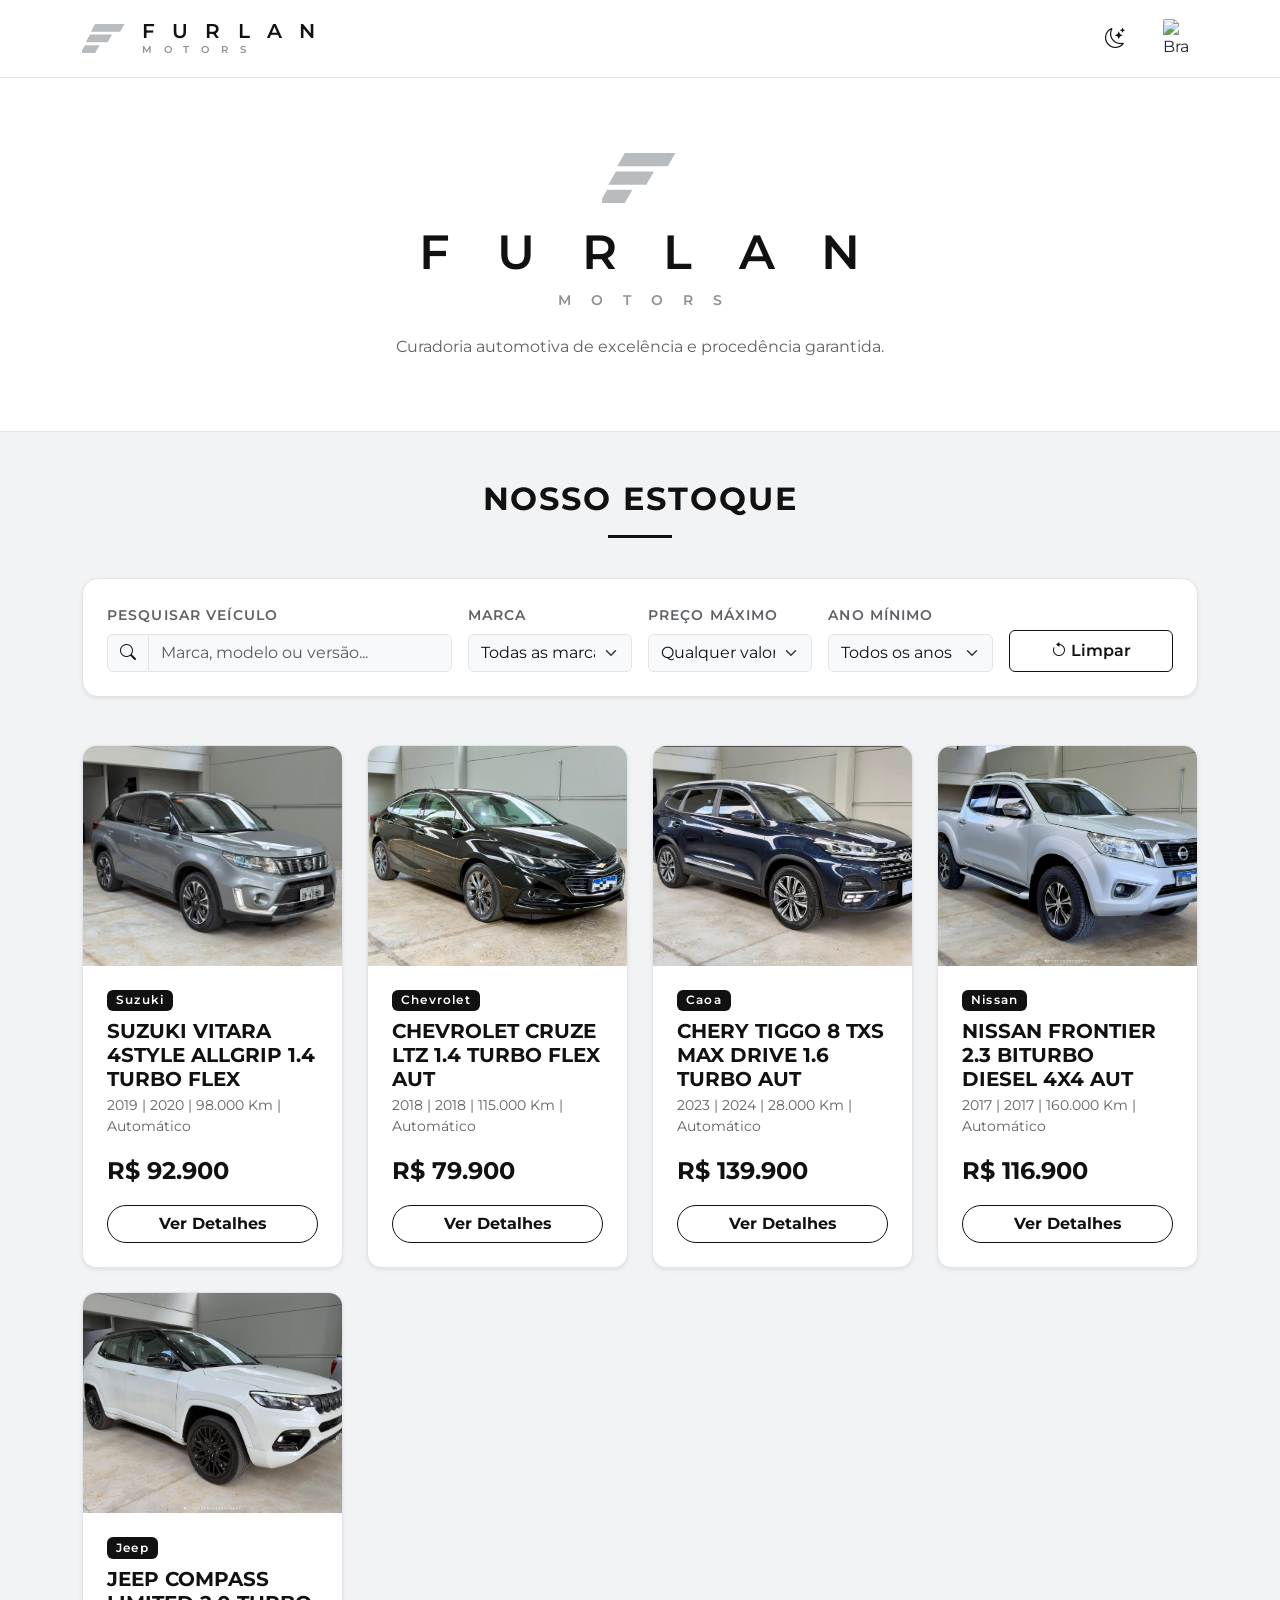
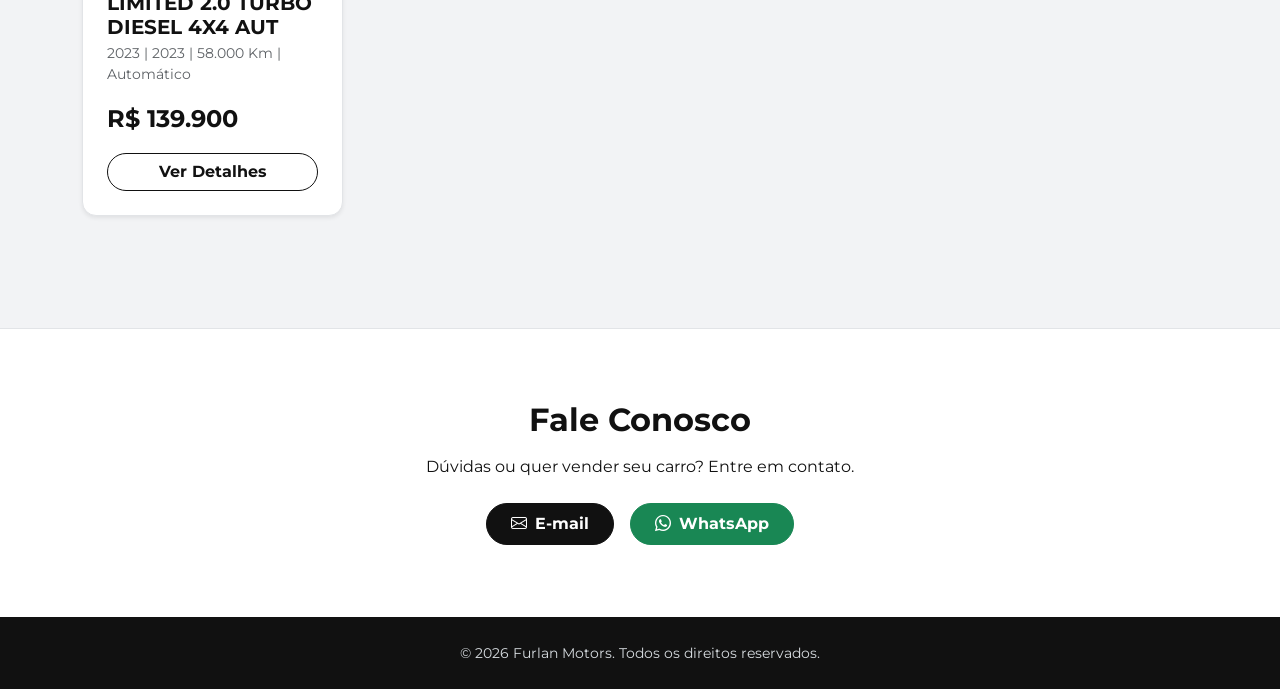
==== commit 6fd8a442: "Feature: carros novos" ====
--- a/index.html
+++ b/index.html
@@ -10,7 +10,7 @@
     <link href="https://cdn.jsdelivr.net/npm/bootstrap@5.3.0/dist/css/bootstrap.min.css" rel="stylesheet">
     <link rel="stylesheet" href="https://cdn.jsdelivr.net/npm/bootstrap-icons@1.11.3/font/bootstrap-icons.min.css">
     <link rel="stylesheet" href="Dev.css">
-    <link rel="icon" type="image/png" href="logo-tipo.png">
+    <link rel="icon" type="image/svg+xml" href="data:image/svg+xml,%3Csvg xmlns='http://www.w3.org/2000/svg' viewBox='0 0 120 90'%3E%3Cpolygon points='36,4 116,4 104,25 24,25' fill='%23ffffff'/%3E%3Cpolygon points='22,33 82,33 70,54 10,54' fill='%23ffffff'/%3E%3Cpolygon points='8,62 48,62 36,83 0,83' fill='%23ffffff'/%3E%3C/svg%3E">
     <script src="https://cdn.jsdelivr.net/npm/bootstrap@5.3.0/dist/js/bootstrap.bundle.min.js"></script>
     <script src="Dev.js"></script>
 </head>
@@ -163,7 +163,7 @@
                                 <img src="suzuki_1.jpeg" class="card-img-top" alt="Suzuki Vitara">
                             </div>
                             <div class="card-body d-flex flex-column p-4">
-                                <span class="badge brand-badge mb-2 align-self-start">SUZUKI</span>
+                                <span class="badge brand-badge mb-2 align-self-start">Suzuki</span>
                                 <h5 class="card-title fw-bold mb-1">SUZUKI VITARA 4STYLE ALLGRIP 1.4 TURBO FLEX</h5>
                                 <p class="card-text text-muted small mb-3">2019 | 2020 | 98.000 Km | 
                                 <span class="trans-cambio" data-original="Automático">Automático</span> </p>
@@ -175,64 +175,64 @@
                     <div class="col-md-3 card-veiculo" data-id="4" data-marca="Honda" data-modelo="Civic" data-ano="2020" data-preco="111900">
                         <div class="card h-100 border-0 shadow-sm hover-shadow" onclick="window.abrirDetalhes(4)" style="cursor: pointer;">
                             <div class="img-container">
-                                <img src="civic_1.jpeg" class="card-img-top" alt="Honda Civic">
-                            </div>
-                            <div class="card-body d-flex flex-column p-4">
-                                <span class="badge brand-badge mb-2 align-self-start">HONDA</span>
-                                <h5 class="card-title fw-bold mb-1">HONDA CIVIC EX 2.0 FLEX AUT</h5>
-                                <p class="card-text text-muted small mb-3">2020 | 86.000 Km |
-                                <span class="trans-cambio" data-original="Automático">Automático</span> </p>
-                                <p class="fs-4 fw-bold price-tag mt-auto mb-3">R$ 111.900</p>
-                                <button class="btn btn-outline-furlan w-100 fw-bold rounded-pill">Ver Detalhes</button>
-                            </div>
-                        </div>
-                    </div>
-                    <!-- <div class="col-md-3 card-veiculo" data-id="5" data-marca="Jeep" data-modelo="Compass" data-ano="2023" data-preco="220000">
+                                <img src="cruze.png" class="card-img-top" alt="Chevrolet Cruze">
+                            </div>
+                            <div class="card-body d-flex flex-column p-4">
+                                <span class="badge brand-badge mb-2 align-self-start">Chevrolet</span>
+                                <h5 class="card-title fw-bold mb-1">CHEVROLET CRUZE LTZ 1.4 TURBO FLEX AUT</h5>
+                                <p class="card-text text-muted small mb-3">2018 | 2018 | 115.000 Km |
+                                <span class="trans-cambio" data-original="Automático">Automático</span> </p>
+                                <p class="fs-4 fw-bold price-tag mt-auto mb-3">R$ 79.900</p>
+                                <button class="btn btn-outline-furlan w-100 fw-bold rounded-pill">Ver Detalhes</button>
+                            </div>
+                        </div>
+                    </div>
+                    <div class="col-md-3 card-veiculo" data-id="5" data-marca="Caoa" data-modelo="Tiggo" data-ano="2024" data-preco="139900">
                         <div class="card h-100 border-0 shadow-sm hover-shadow" onclick="window.abrirDetalhes(5)" style="cursor: pointer;">
                             <div class="img-container">
-                                <img src="https://images.unsplash.com/photo-1590362891991-f776e747a588?auto=format&fit=crop&q=80&w=800" class="card-img-top" alt="Jeep Compass">
+                                <img src="tiggo.png" class="card-img-top" alt=" Cherry">
+                            </div>
+                            <div class="card-body d-flex flex-column p-4">
+                                <span class="badge brand-badge mb-2 align-self-start">Caoa</span>
+                                <h5 class="card-title fw-bold mb-1">CHERY TIGGO 8 TXS MAX DRIVE 1.6 TURBO AUT</h5>
+                                <p class="card-text text-muted small mb-3">2023 | 2024 | 28.000 Km |
+                                <span class="trans-cambio" data-original="Automático">Automático</span> </p>
+                                <p class="fs-4 fw-bold price-tag mt-auto mb-3">R$ 139.900</p>
+                                <button class="btn btn-outline-furlan w-100 fw-bold rounded-pill">Ver Detalhes</button>
+                            </div>
+                        </div>
+                    </div>
+                    <div class="col-md-3 card-veiculo" data-id="6" data-marca="Nissan" data-modelo="Prata" data-ano="2017" data-preco="116900">
+                        <div class="card h-100 border-0 shadow-sm hover-shadow" onclick="window.abrirDetalhes(6)" style="cursor: pointer;">
+                            <div class="img-container">
+                                <img src="frontier_1.png" class="card-img-top" alt="Nissan Frontier">
+                            </div>
+                            <div class="card-body d-flex flex-column p-4">
+                                <span class="badge brand-badge mb-2 align-self-start">Nissan</span>
+                                <h5 class="card-title fw-bold mb-1">NISSAN FRONTIER 2.3 BITURBO DIESEL 4X4 AUT</h5>
+                                <p class="card-text text-muted small mb-3">2017 | 2017 | 160.000 Km |
+                                <span class="trans-cambio" data-original="Automático">Automático</span> </p>
+                                <p class="fs-4 fw-bold price-tag mt-auto mb-3">R$ 116.900</p>
+                                <button class="btn btn-outline-furlan w-100 fw-bold rounded-pill">Ver Detalhes</button>
+                            </div>
+                        </div>
+                    </div>
+                    <div class="col-md-3 card-veiculo" data-id="7" data-marca="Jeep" data-modelo="Compass" data-ano="2023" data-preco="139900">
+                        <div class="card h-100 border-0 shadow-sm hover-shadow" onclick="window.abrirDetalhes(7)" style="cursor: pointer;">
+                            <div class="img-container">
+                                <img src="compass_1.png" class="card-img-top" alt="Jeep Compass">
                             </div>
                             <div class="card-body d-flex flex-column p-4">
                                 <span class="badge brand-badge mb-2 align-self-start">Jeep</span>
-                                <h5 class="card-title fw-bold mb-1">Jeep Compass Limited</h5>
-                                <p class="card-text text-muted small mb-3">2023 | 12.000 Km | </p>
-                                <span class="trans-cambio" data-original="Automático">Automático</span> </p>
-                                <p class="fs-4 fw-bold price-tag mt-auto mb-3">R$ 220.000</p>
-                                <button class="btn btn-outline-furlan w-100 fw-bold rounded-pill">Ver Detalhes</button>
-                            </div>
-                        </div>
-                    </div>
-                    <div class="col-md-3 card-veiculo" data-id="6" data-marca="Ford" data-modelo="Bronco" data-ano="2022" data-preco="210000">
-                        <div class="card h-100 border-0 shadow-sm hover-shadow" onclick="window.abrirDetalhes(6)" style="cursor: pointer;">
-                            <div class="img-container">
-                                <img src="https://images.unsplash.com/photo-1610647752706-3bb12232b3ab?auto=format&fit=crop&q=80&w=800" class="card-img-top" alt="Ford Bronco">
-                            </div>
-                            <div class="card-body d-flex flex-column p-4">
-                                <span class="badge brand-badge mb-2 align-self-start">Ford</span>
-                                <h5 class="card-title fw-bold mb-1">Ford Bronco Sport</h5>
-                                <p class="card-text text-muted small mb-3">2022 | 25.000 Km | </p>
-                                <span class="trans-cambio" data-original="Automático">Automático</span> </p>
-                                <p class="fs-4 fw-bold price-tag mt-auto mb-3">R$ 210.000</p>
-                                <button class="btn btn-outline-furlan w-100 fw-bold rounded-pill">Ver Detalhes</button>
-                            </div>
-                        </div>
-                    </div>
-                    <div class="col-md-3 card-veiculo" data-id="7" data-marca="BMW" data-modelo="320i" data-ano="2021" data-preco="285000">
-                        <div class="card h-100 border-0 shadow-sm hover-shadow" onclick="window.abrirDetalhes(7)" style="cursor: pointer;">
-                            <div class="img-container">
-                                <img src="https://images.unsplash.com/photo-1555215695-3004980ad54e?auto=format&fit=crop&q=80&w=800" class="card-img-top" alt="BMW 320i">
-                            </div>
-                            <div class="card-body d-flex flex-column p-4">
-                                <span class="badge brand-badge mb-2 align-self-start">BMW</span>
-                                <h5 class="card-title fw-bold mb-1">BMW 320i M Sport</h5>
-                                <p class="card-text text-muted small mb-3">2021 | 30.000 Km | </p>
-                                <span class="trans-cambio" data-original="Automático">Automático</span> </p>
-                                <p class="fs-4 fw-bold price-tag mt-auto mb-3">R$ 285.000</p>
-                                <button class="btn btn-outline-furlan w-100 fw-bold rounded-pill">Ver Detalhes</button>
-                            </div>
-                        </div>
-                    </div>
-                    <div class="col-md-3 card-veiculo" data-id="8" data-marca="Mercedes" data-modelo="Classe C" data-ano="2022" data-preco="340000">
+                                <h5 class="card-title fw-bold mb-1">JEEP COMPASS LIMITED 2.0 TURBO DIESEL 4X4 AUT</h5>
+                                <p class="card-text text-muted small mb-3">2023 | 2023 | 58.000 Km |
+                                <span class="trans-cambio" data-original="Automático">Automático</span> </p>
+                                <p class="fs-4 fw-bold price-tag mt-auto mb-3">R$ 139.900</p>
+                                <button class="btn btn-outline-furlan w-100 fw-bold rounded-pill">Ver Detalhes</button>
+                            </div>
+                        </div>
+                    </div>
+                    <!-- <div class="col-md-3 card-veiculo" data-id="8" data-marca="Mercedes" data-modelo="Classe C" data-ano="2022" data-preco="340000">
                         <div class="card h-100 border-0 shadow-sm hover-shadow" onclick="window.abrirDetalhes(8)" style="cursor: pointer;">
                             <div class="img-container">
                                 <img src="https://images.unsplash.com/photo-1617531653332-bd46c24f2068?auto=format&fit=crop&q=80&w=800" class="card-img-top" alt="Mercedes C300">
@@ -246,8 +246,8 @@
                                 <button class="btn btn-outline-furlan w-100 fw-bold rounded-pill">Ver Detalhes</button>
                             </div>
                         </div>
-                    </div>
-                    <div class="col-md-3 card-veiculo" data-id="9" data-marca="Audi" data-modelo="Q3" data-ano="2023" data-preco="295000">
+                    </div> -->
+                    <!-- <div class="col-md-3 card-veiculo" data-id="9" data-marca="Audi" data-modelo="Q3" data-ano="2023" data-preco="295000">
                         <div class="card h-100 border-0 shadow-sm hover-shadow" onclick="window.abrirDetalhes(9)" style="cursor: pointer;">
                             <div class="img-container">
                                 <img src="https://images.unsplash.com/photo-1541348263662-e0c8643c21ee?auto=format&fit=crop&q=80&w=800" class="card-img-top" alt="Audi Q3">
@@ -261,8 +261,8 @@
                                 <button class="btn btn-outline-furlan w-100 fw-bold rounded-pill">Ver Detalhes</button>
                             </div>
                         </div>
-                    </div>
-                    <div class="col-md-3 card-veiculo" data-id="10" data-marca="Hyundai" data-modelo="HB20" data-ano="2023" data-preco="105000">
+                    </div> -->
+                    <!-- <div class="col-md-3 card-veiculo" data-id="10" data-marca="Hyundai" data-modelo="HB20" data-ano="2023" data-preco="105000">
                         <div class="card h-100 border-0 shadow-sm hover-shadow" onclick="window.abrirDetalhes(10)" style="cursor: pointer;">
                             <div class="img-container">
                                 <img src="https://images.unsplash.com/photo-1583121274602-3e2820c69888?auto=format&fit=crop&q=80&w=800" class="card-img-top" alt="Hyundai HB20">
@@ -276,8 +276,8 @@
                                 <button class="btn btn-outline-furlan w-100 fw-bold rounded-pill">Ver Detalhes</button>
                             </div>
                         </div>
-                    </div> -->
-                </div>
+                    </div> 
+                </div> -->
 
                 <!-- Mensagem quando nenhum veículo corresponde aos filtros -->
                 <div id="sem-resultados" class="text-center py-5 d-none">
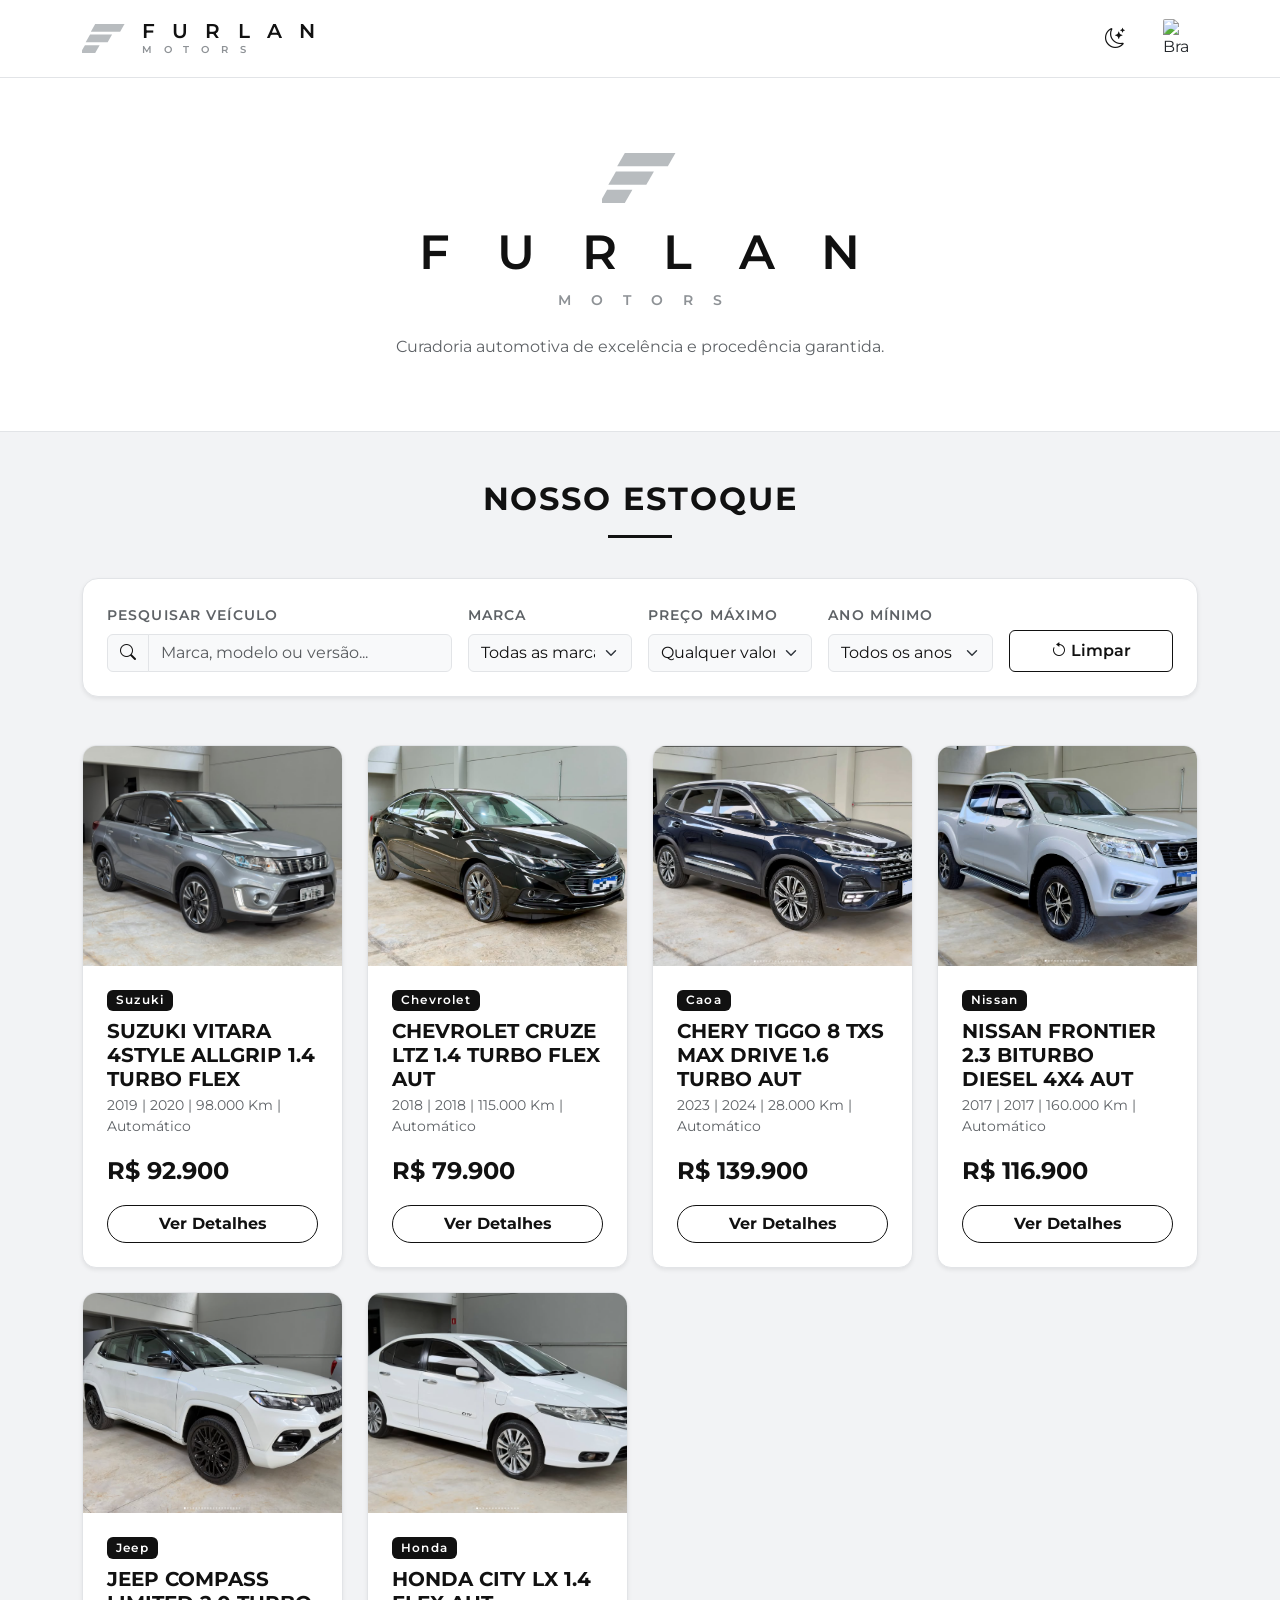
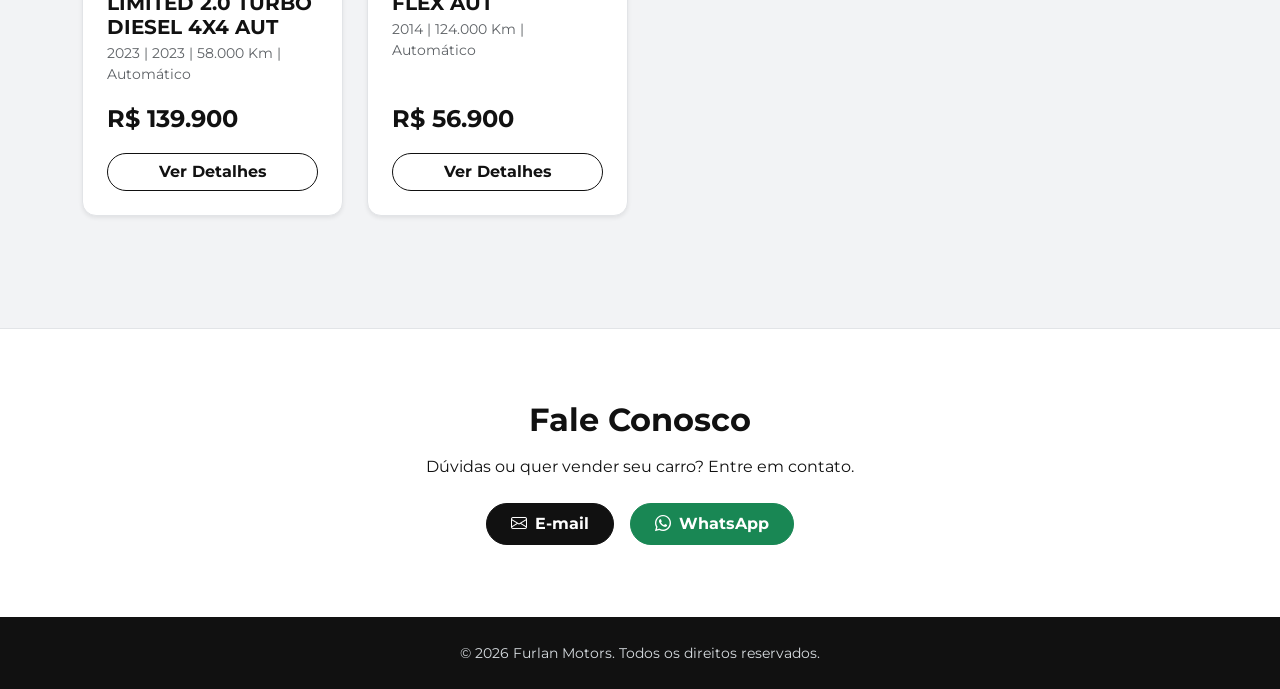
==== commit 1a2d00d5: "Feature: honda city, inclusão marca filtro" ====
--- a/index.html
+++ b/index.html
@@ -172,7 +172,7 @@
                             </div>
                         </div>
                     </div>
-                    <div class="col-md-3 card-veiculo" data-id="4" data-marca="Honda" data-modelo="Civic" data-ano="2020" data-preco="111900">
+                    <div class="col-md-3 card-veiculo" data-id="4" data-marca="Chevrolet" data-modelo="Cruze" data-ano="2018" data-preco="79900">
                         <div class="card h-100 border-0 shadow-sm hover-shadow" onclick="window.abrirDetalhes(4)" style="cursor: pointer;">
                             <div class="img-container">
                                 <img src="cruze.png" class="card-img-top" alt="Chevrolet Cruze">
@@ -232,21 +232,21 @@
                             </div>
                         </div>
                     </div>
-                    <!-- <div class="col-md-3 card-veiculo" data-id="8" data-marca="Mercedes" data-modelo="Classe C" data-ano="2022" data-preco="340000">
+                    <div class="col-md-3 card-veiculo" data-id="8" data-marca="Honda" data-modelo="City" data-ano="2014" data-preco="56900">
                         <div class="card h-100 border-0 shadow-sm hover-shadow" onclick="window.abrirDetalhes(8)" style="cursor: pointer;">
                             <div class="img-container">
-                                <img src="https://images.unsplash.com/photo-1617531653332-bd46c24f2068?auto=format&fit=crop&q=80&w=800" class="card-img-top" alt="Mercedes C300">
-                            </div>
-                            <div class="card-body d-flex flex-column p-4">
-                                <span class="badge brand-badge mb-2 align-self-start">Mercedes</span>
-                                <h5 class="card-title fw-bold mb-1">Mercedes C 300</h5>
-                                <p class="card-text text-muted small mb-3">2022 | 18.000 Km | </p>
-                                <span class="trans-cambio" data-original="Automático">Automático</span> </p>
-                                <p class="fs-4 fw-bold price-tag mt-auto mb-3">R$ 340.000</p>
-                                <button class="btn btn-outline-furlan w-100 fw-bold rounded-pill">Ver Detalhes</button>
-                            </div>
-                        </div>
-                    </div> -->
+                                <img src="city_1.png" class="card-img-top" alt="Honda City">
+                            </div>
+                            <div class="card-body d-flex flex-column p-4">
+                                <span class="badge brand-badge mb-2 align-self-start">Honda</span>
+                                <h5 class="card-title fw-bold mb-1">HONDA CITY LX 1.4 FLEX AUT</h5>
+                                <p class="card-text text-muted small mb-3">2014 | 124.000 Km |
+                                <span class="trans-cambio" data-original="Automático">Automático</span> </p>
+                                <p class="fs-4 fw-bold price-tag mt-auto mb-3">R$ 56.900</p>
+                                <button class="btn btn-outline-furlan w-100 fw-bold rounded-pill">Ver Detalhes</button>
+                            </div>
+                        </div>
+                    </div>
                     <!-- <div class="col-md-3 card-veiculo" data-id="9" data-marca="Audi" data-modelo="Q3" data-ano="2023" data-preco="295000">
                         <div class="card h-100 border-0 shadow-sm hover-shadow" onclick="window.abrirDetalhes(9)" style="cursor: pointer;">
                             <div class="img-container">
